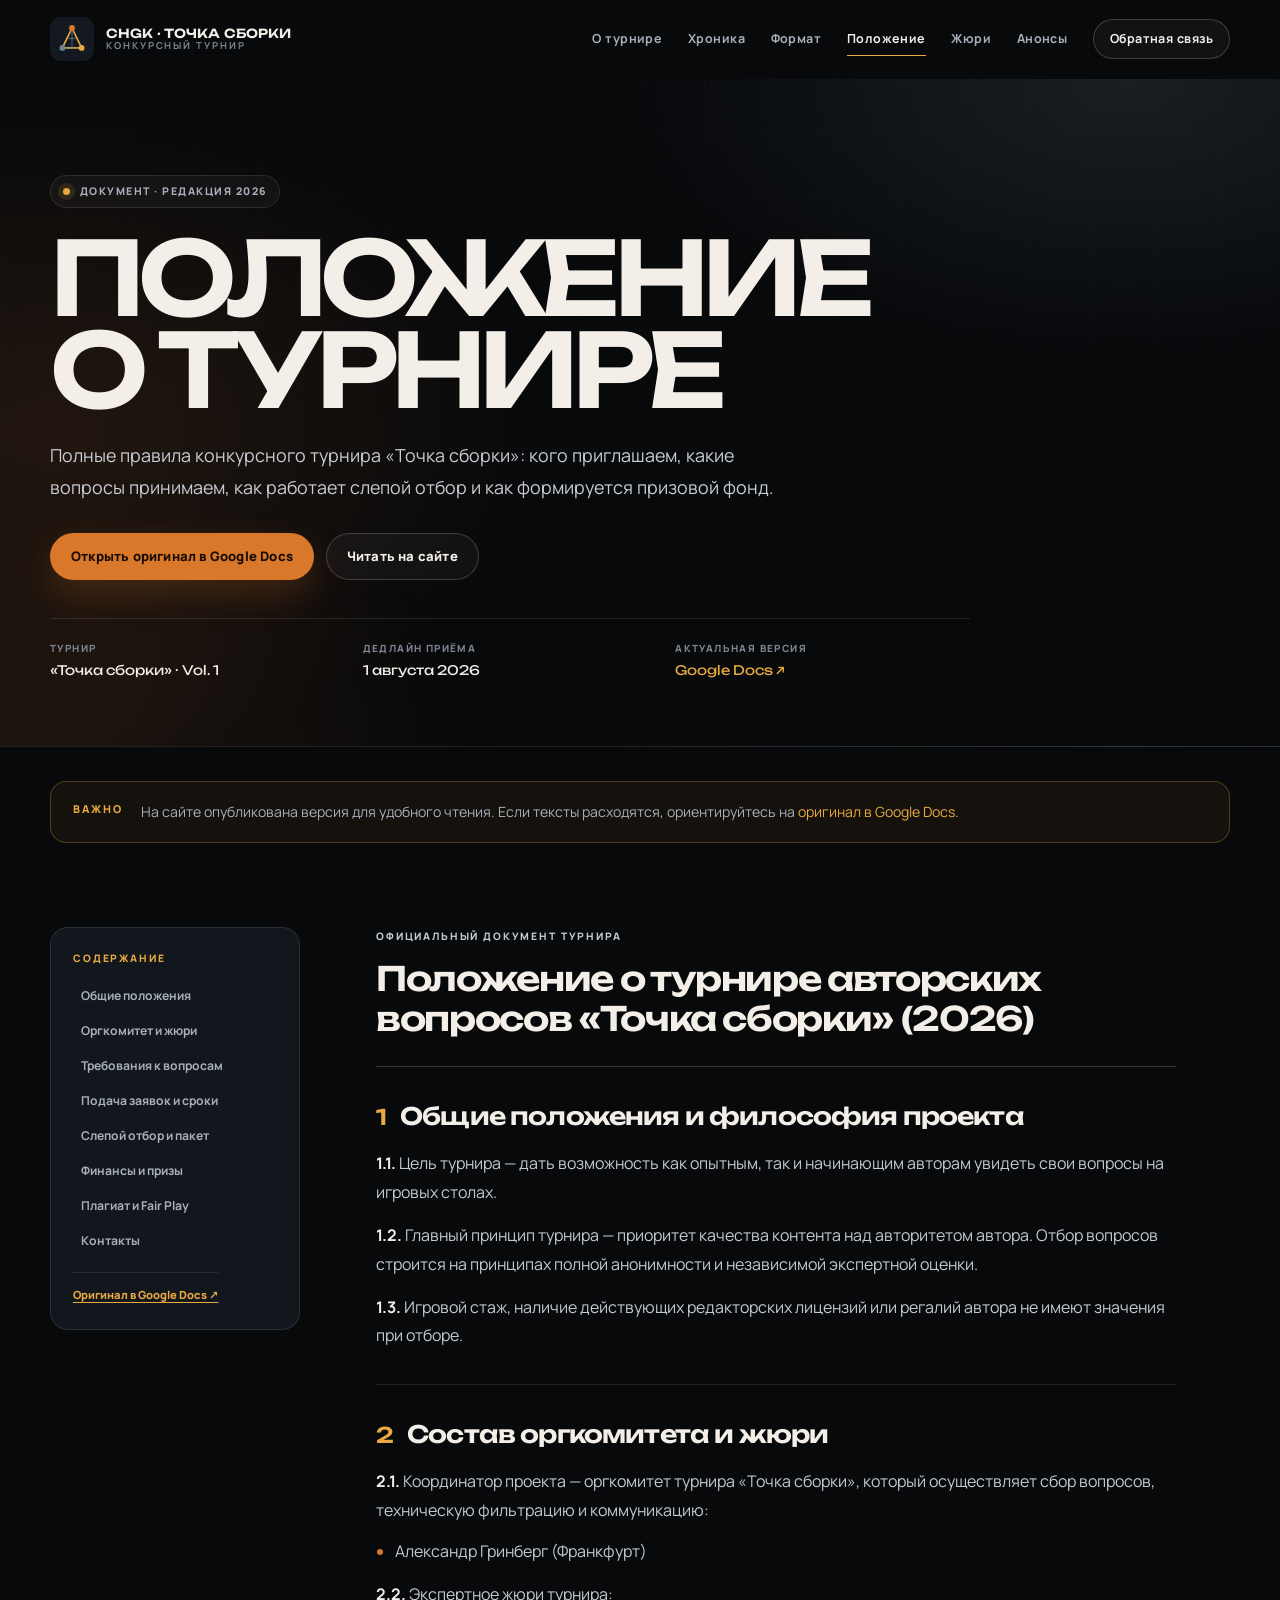
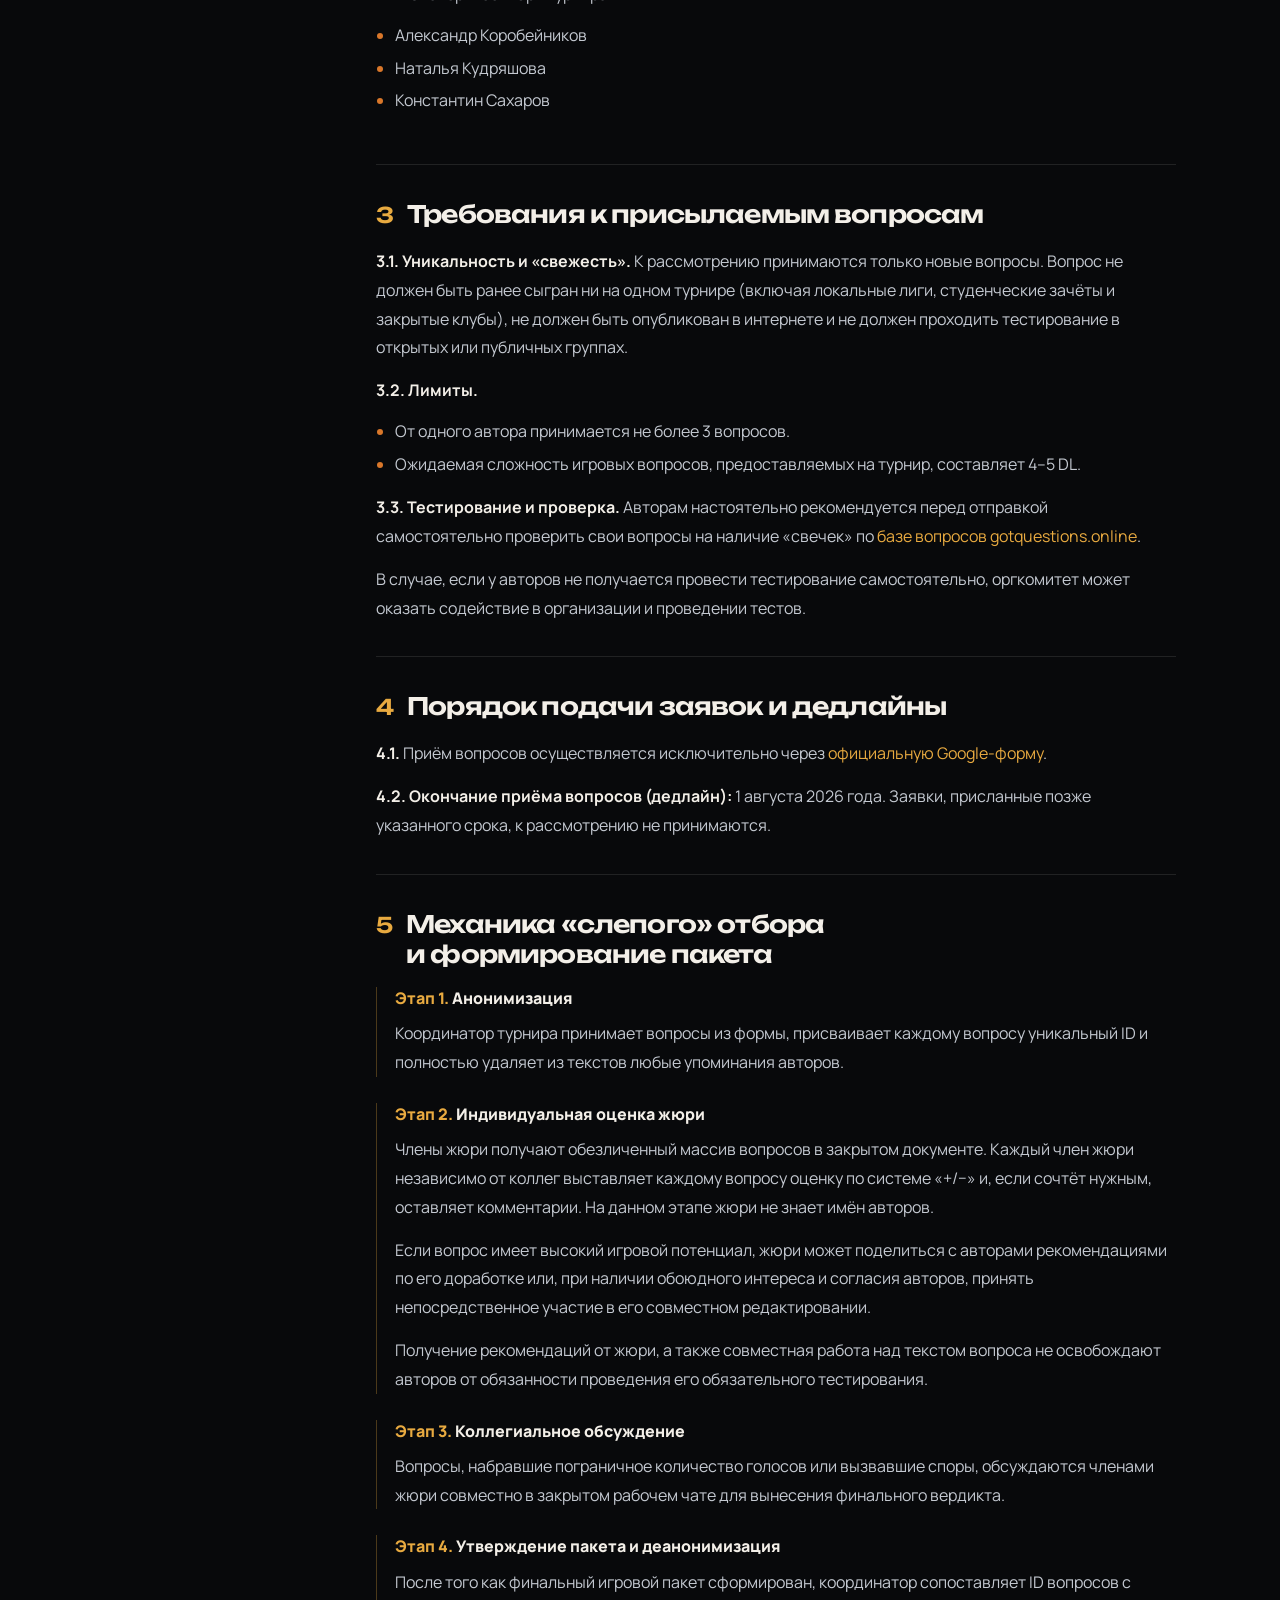
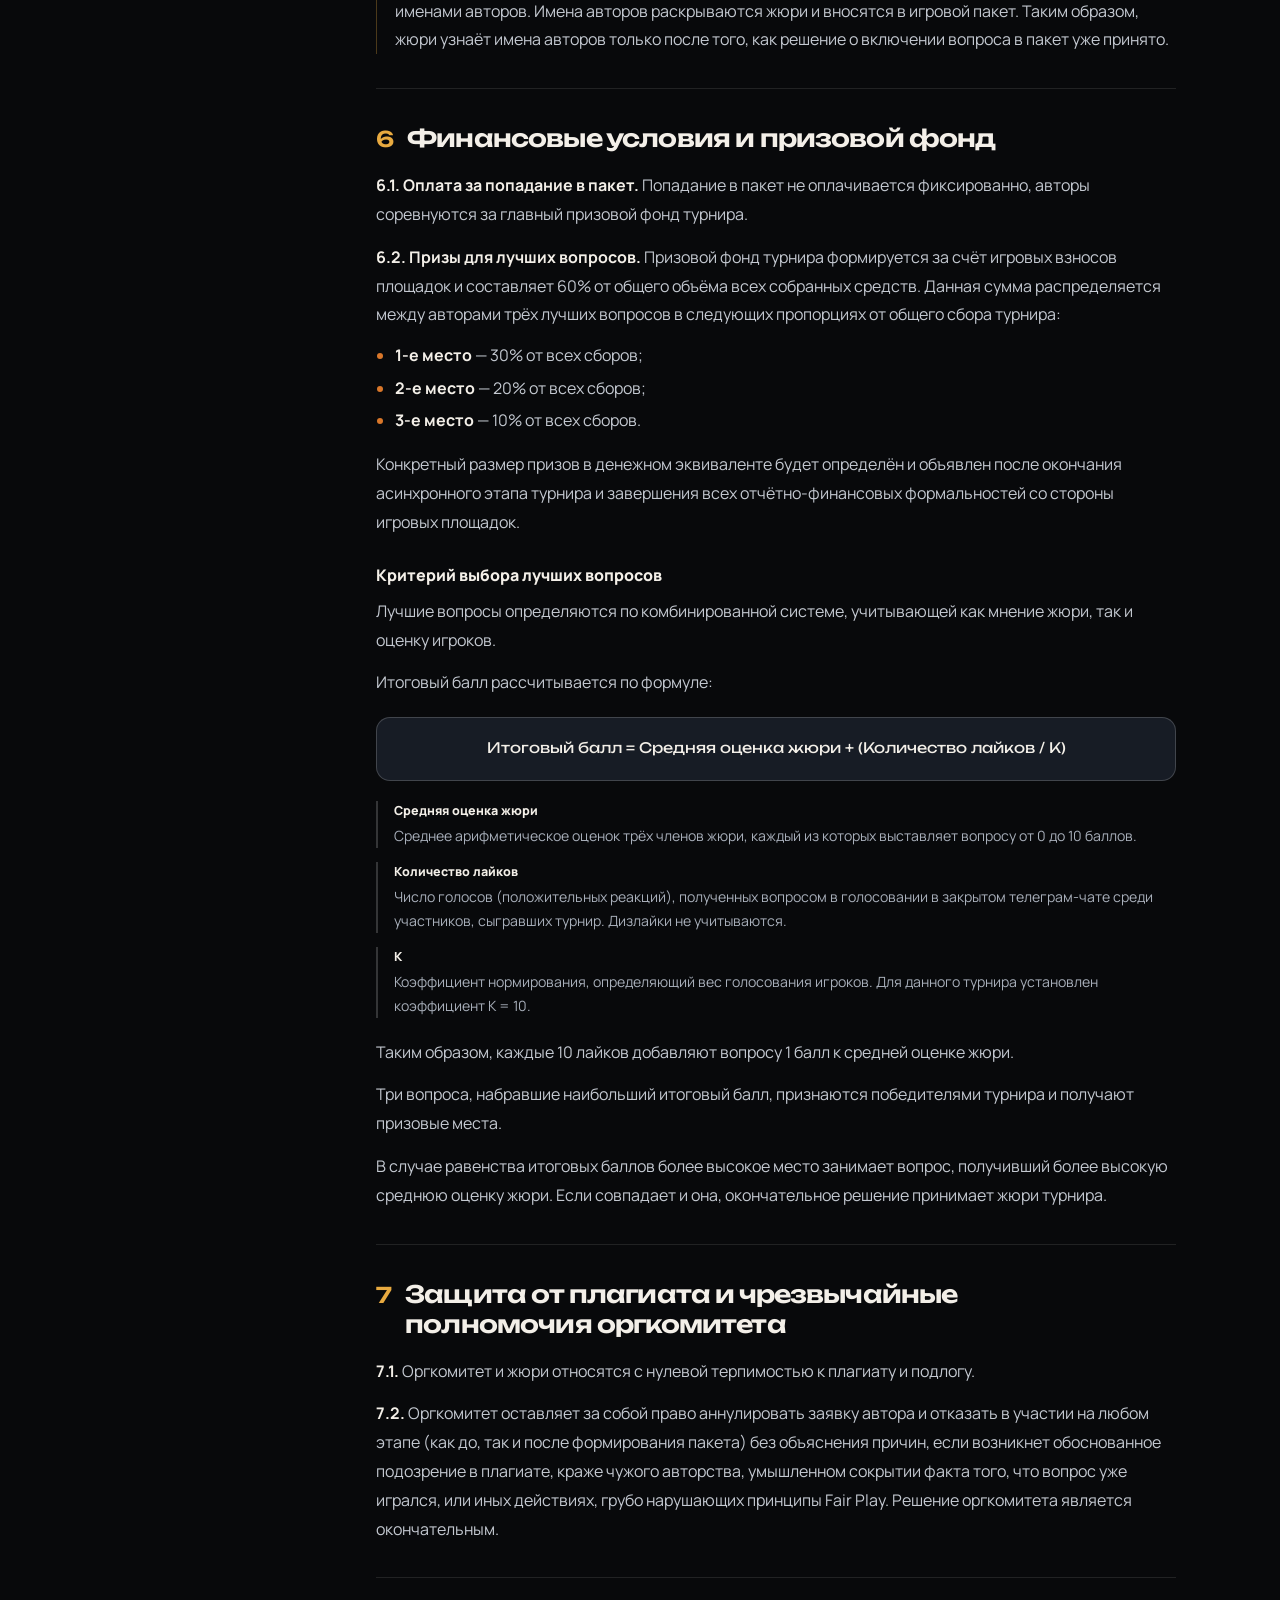
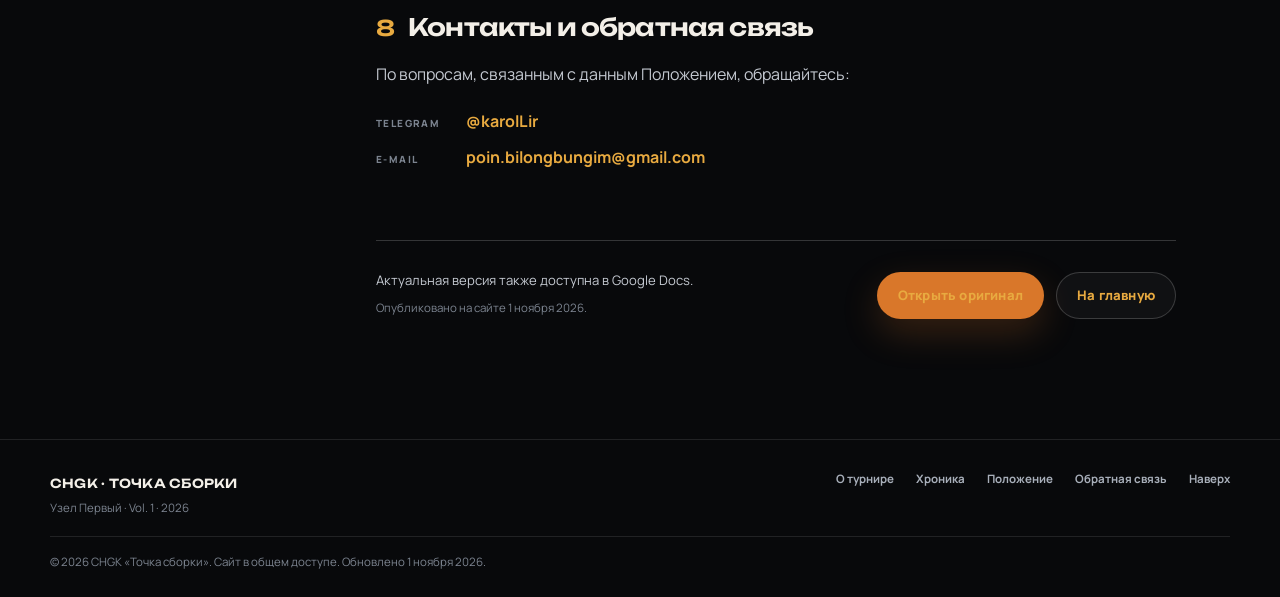
==== polozhenie.html @ 8258f6db "Add tournament regulations page" ====
<!doctype html>
<html lang="ru">
<head>
  <meta charset="utf-8">
  <meta name="viewport" content="width=device-width, initial-scale=1">
  <title>Положение о турнире — CHGK «Точка сборки»</title>
  <meta name="description" content="Положение о турнире авторских вопросов «Точка сборки» (2026): требования к вопросам, сроки приёма, слепой отбор, призовой фонд и контакты оргкомитета.">
  <meta name="theme-color" content="#08090b">
  <meta property="og:type" content="article">
  <meta property="og:site_name" content="CHGK — Точка сборки">
  <meta property="og:title" content="Положение о турнире — CHGK «Точка сборки»">
  <meta property="og:description" content="Полные правила турнира «Точка сборки»: требования к вопросам, дедлайн, слепой отбор, призовой фонд и контакты.">
  <meta property="og:url" content="https://chgk-tochka-sborki.netlify.app/polozhenie.html">
  <meta property="og:image" content="https://chgk-tochka-sborki.netlify.app/assets/anons-02.webp">
  <link rel="canonical" href="https://chgk-tochka-sborki.netlify.app/polozhenie.html">
  <link rel="icon" href="assets/favicon.svg" type="image/svg+xml">
  <link rel="preconnect" href="https://fonts.googleapis.com">
  <link rel="preconnect" href="https://fonts.gstatic.com" crossorigin>
  <link href="https://fonts.googleapis.com/css2?family=Manrope:wght@400;500;600;700;800&amp;family=Unbounded:wght@500;600;700&amp;display=swap" rel="stylesheet">
  <link rel="stylesheet" href="styles.css">
</head>
<body class="legal-page">
  <a class="skip-link" href="#main">Перейти к содержанию</a>

  <header class="site-header" id="top">
    <div class="container header-inner">
      <a class="brand" href="index.html" aria-label="Точка сборки — на главную">
        <img class="brand-mark" src="assets/logo.svg" alt="" width="44" height="44">
        <span class="brand-text">
          <strong>CHGK · Точка сборки</strong>
          <span>конкурсный турнир</span>
        </span>
      </a>

      <button class="nav-toggle" type="button" aria-expanded="false" aria-controls="site-nav">
        <span class="sr-only">Открыть меню</span>
        <span></span><span></span>
      </button>

      <nav class="site-nav" id="site-nav" aria-label="Основная навигация">
        <a href="index.html#about">О турнире</a>
        <a href="index.html#timeline">Хроника</a>
        <a href="index.html#format">Формат</a>
        <a class="is-active" href="polozhenie.html" aria-current="page">Положение</a>
        <a href="index.html#jury">Жюри</a>
        <a href="index.html#announcements">Анонсы</a>
        <a class="nav-cta" href="index.html#feedback">Обратная связь</a>
      </nav>
    </div>
  </header>

  <main id="main">
    <section class="legal-hero">
      <div class="container">
        <p class="eyebrow"><span class="status-dot" aria-hidden="true"></span> Документ · редакция 2026</p>
        <h1>Положение<br>о турнире</h1>
        <p class="legal-lead">Полные правила конкурсного турнира «Точка сборки»: кого приглашаем, какие вопросы принимаем, как работает слепой отбор и как формируется призовой фонд.</p>

        <div class="legal-actions">
          <a class="btn btn-primary" href="https://docs.google.com/document/d/1GzxNkx4_wtowgKfBnc_8yKvvtWajN76Fu8xopGQIfpE/edit" target="_blank" rel="noopener noreferrer">Открыть оригинал в Google Docs</a>
          <a class="btn btn-ghost" href="#document">Читать на сайте</a>
        </div>

        <dl class="legal-meta">
          <div>
            <dt>Турнир</dt>
            <dd>«Точка сборки» · Vol. 1</dd>
          </div>
          <div>
            <dt>Дедлайн приёма</dt>
            <dd><time datetime="2026-08-01">1 августа 2026</time></dd>
          </div>
          <div>
            <dt>Актуальная версия</dt>
            <dd><a href="https://docs.google.com/document/d/1GzxNkx4_wtowgKfBnc_8yKvvtWajN76Fu8xopGQIfpE/edit" target="_blank" rel="noopener noreferrer">Google Docs ↗</a></dd>
          </div>
        </dl>
      </div>
    </section>

    <div class="container">
      <div class="legal-notice">
        <strong>Важно</strong>
        <p>На сайте опубликована версия для удобного чтения. Если тексты расходятся, ориентируйтесь на <a href="https://docs.google.com/document/d/1GzxNkx4_wtowgKfBnc_8yKvvtWajN76Fu8xopGQIfpE/edit" target="_blank" rel="noopener noreferrer">оригинал в Google Docs</a>.</p>
      </div>
    </div>

    <div class="container legal-layout">
      <aside class="legal-toc" aria-label="Содержание положения">
        <p class="legal-toc-title">Содержание</p>
        <ol>
          <li><a href="#obshchie-polozheniya">Общие положения</a></li>
          <li><a href="#orgkomitet">Оргкомитет и жюри</a></li>
          <li><a href="#trebovaniya">Требования к вопросам</a></li>
          <li><a href="#poryadok">Подача заявок и сроки</a></li>
          <li><a href="#otbor">Слепой отбор и пакет</a></li>
          <li><a href="#finansy">Финансы и призы</a></li>
          <li><a href="#plagiat">Плагиат и Fair Play</a></li>
          <li><a href="#kontakty">Контакты</a></li>
        </ol>
        <a class="legal-toc-original" href="https://docs.google.com/document/d/1GzxNkx4_wtowgKfBnc_8yKvvtWajN76Fu8xopGQIfpE/edit" target="_blank" rel="noopener noreferrer">Оригинал в Google Docs ↗</a>
      </aside>

      <article class="legal-doc" id="document">
        <header class="legal-doc-head">
          <p class="legal-doc-kicker">Официальный документ турнира</p>
          <h2>Положение о турнире авторских вопросов «Точка сборки» (2026)</h2>
        </header>

        <section class="legal-section" id="obshchie-polozheniya">
          <h2><span class="legal-section-num">1</span> Общие положения и философия проекта</h2>
          <p><strong>1.1.</strong> Цель турнира — дать возможность как опытным, так и начинающим авторам увидеть свои вопросы на игровых столах.</p>
          <p><strong>1.2.</strong> Главный принцип турнира — приоритет качества контента над авторитетом автора. Отбор вопросов строится на принципах полной анонимности и независимой экспертной оценки.</p>
          <p><strong>1.3.</strong> Игровой стаж, наличие действующих редакторских лицензий или регалий автора не имеют значения при отборе.</p>
        </section>

        <section class="legal-section" id="orgkomitet">
          <h2><span class="legal-section-num">2</span> Состав оргкомитета и жюри</h2>
          <p><strong>2.1.</strong> Координатор проекта — оргкомитет турнира «Точка сборки», который осуществляет сбор вопросов, техническую фильтрацию и коммуникацию:</p>
          <ul class="legal-list">
            <li>Александр Гринберг (Франкфурт)</li>
          </ul>
          <p><strong>2.2.</strong> Экспертное жюри турнира:</p>
          <ul class="legal-list">
            <li>Александр Коробейников</li>
            <li>Наталья Кудряшова</li>
            <li>Константин Сахаров</li>
          </ul>
        </section>

        <section class="legal-section" id="trebovaniya">
          <h2><span class="legal-section-num">3</span> Требования к присылаемым вопросам</h2>
          <p><strong>3.1. Уникальность и «свежесть».</strong> К рассмотрению принимаются только новые вопросы. Вопрос не должен быть ранее сыгран ни на одном турнире (включая локальные лиги, студенческие зачёты и закрытые клубы), не должен быть опубликован в интернете и не должен проходить тестирование в открытых или публичных группах.</p>
          <p><strong>3.2. Лимиты.</strong></p>
          <ul class="legal-list">
            <li>От одного автора принимается не более 3 вопросов.</li>
            <li>Ожидаемая сложность игровых вопросов, предоставляемых на турнир, составляет 4–5 DL.</li>
          </ul>
          <p><strong>3.3. Тестирование и проверка.</strong> Авторам настоятельно рекомендуется перед отправкой самостоятельно проверить свои вопросы на наличие «свечек» по <a href="https://gotquestions.online" target="_blank" rel="noopener noreferrer">базе вопросов gotquestions.online</a>.</p>
          <p>В случае, если у авторов не получается провести тестирование самостоятельно, оргкомитет может оказать содействие в организации и проведении тестов.</p>
        </section>

        <section class="legal-section" id="poryadok">
          <h2><span class="legal-section-num">4</span> Порядок подачи заявок и дедлайны</h2>
          <p><strong>4.1.</strong> Приём вопросов осуществляется исключительно через <a href="https://forms.gle/QxgyhPN4GzaHNwEp8" target="_blank" rel="noopener noreferrer">официальную Google-форму</a>.</p>
          <p><strong>4.2. Окончание приёма вопросов (дедлайн):</strong> <time datetime="2026-08-01">1 августа 2026 года</time>. Заявки, присланные позже указанного срока, к рассмотрению не принимаются.</p>
        </section>

        <section class="legal-section" id="otbor">
          <h2><span class="legal-section-num">5</span> Механика «слепого» отбора и формирование пакета</h2>

          <div class="legal-step">
            <h3><span>Этап 1.</span> Анонимизация</h3>
            <p>Координатор турнира принимает вопросы из формы, присваивает каждому вопросу уникальный ID и полностью удаляет из текстов любые упоминания авторов.</p>
          </div>

          <div class="legal-step">
            <h3><span>Этап 2.</span> Индивидуальная оценка жюри</h3>
            <p>Члены жюри получают обезличенный массив вопросов в закрытом документе. Каждый член жюри независимо от коллег выставляет каждому вопросу оценку по системе «+/−» и, если сочтёт нужным, оставляет комментарии. На данном этапе жюри не знает имён авторов.</p>
            <p>Если вопрос имеет высокий игровой потенциал, жюри может поделиться с авторами рекомендациями по его доработке или, при наличии обоюдного интереса и согласия авторов, принять непосредственное участие в его совместном редактировании.</p>
            <p>Получение рекомендаций от жюри, а также совместная работа над текстом вопроса не освобождают авторов от обязанности проведения его обязательного тестирования.</p>
          </div>

          <div class="legal-step">
            <h3><span>Этап 3.</span> Коллегиальное обсуждение</h3>
            <p>Вопросы, набравшие пограничное количество голосов или вызвавшие споры, обсуждаются членами жюри совместно в закрытом рабочем чате для вынесения финального вердикта.</p>
          </div>

          <div class="legal-step">
            <h3><span>Этап 4.</span> Утверждение пакета и деанонимизация</h3>
            <p>После того как финальный игровой пакет сформирован, координатор сопоставляет ID вопросов с именами авторов. Имена авторов раскрываются жюри и вносятся в игровой пакет. Таким образом, жюри узнаёт имена авторов только после того, как решение о включении вопроса в пакет уже принято.</p>
          </div>
        </section>

        <section class="legal-section" id="finansy">
          <h2><span class="legal-section-num">6</span> Финансовые условия и призовой фонд</h2>
          <p><strong>6.1. Оплата за попадание в пакет.</strong> Попадание в пакет не оплачивается фиксированно, авторы соревнуются за главный призовой фонд турнира.</p>
          <p><strong>6.2. Призы для лучших вопросов.</strong> Призовой фонд турнира формируется за счёт игровых взносов площадок и составляет 60% от общего объёма всех собранных средств. Данная сумма распределяется между авторами трёх лучших вопросов в следующих пропорциях от общего сбора турнира:</p>
          <ul class="legal-list legal-prizes">
            <li><strong>1-е место</strong> — 30% от всех сборов;</li>
            <li><strong>2-е место</strong> — 20% от всех сборов;</li>
            <li><strong>3-е место</strong> — 10% от всех сборов.</li>
          </ul>
          <p>Конкретный размер призов в денежном эквиваленте будет определён и объявлен после окончания асинхронного этапа турнира и завершения всех отчётно-финансовых формальностей со стороны игровых площадок.</p>

          <h3>Критерий выбора лучших вопросов</h3>
          <p>Лучшие вопросы определяются по комбинированной системе, учитывающей как мнение жюри, так и оценку игроков.</p>
          <p>Итоговый балл рассчитывается по формуле:</p>
          <p class="legal-formula">Итоговый балл = Средняя оценка жюри + (Количество лайков / К)</p>
          <dl class="legal-definitions">
            <div>
              <dt>Средняя оценка жюри</dt>
              <dd>Среднее арифметическое оценок трёх членов жюри, каждый из которых выставляет вопросу от 0 до 10 баллов.</dd>
            </div>
            <div>
              <dt>Количество лайков</dt>
              <dd>Число голосов (положительных реакций), полученных вопросом в голосовании в закрытом телеграм-чате среди участников, сыгравших турнир. Дизлайки не учитываются.</dd>
            </div>
            <div>
              <dt>К</dt>
              <dd>Коэффициент нормирования, определяющий вес голосования игроков. Для данного турнира установлен коэффициент К = 10.</dd>
            </div>
          </dl>
          <p>Таким образом, каждые 10 лайков добавляют вопросу 1 балл к средней оценке жюри.</p>
          <p>Три вопроса, набравшие наибольший итоговый балл, признаются победителями турнира и получают призовые места.</p>
          <p>В случае равенства итоговых баллов более высокое место занимает вопрос, получивший более высокую среднюю оценку жюри. Если совпадает и она, окончательное решение принимает жюри турнира.</p>
        </section>

        <section class="legal-section" id="plagiat">
          <h2><span class="legal-section-num">7</span> Защита от плагиата и чрезвычайные полномочия оргкомитета</h2>
          <p><strong>7.1.</strong> Оргкомитет и жюри относятся с нулевой терпимостью к плагиату и подлогу.</p>
          <p><strong>7.2.</strong> Оргкомитет оставляет за собой право аннулировать заявку автора и отказать в участии на любом этапе (как до, так и после формирования пакета) без объяснения причин, если возникнет обоснованное подозрение в плагиате, краже чужого авторства, умышленном сокрытии факта того, что вопрос уже игрался, или иных действиях, грубо нарушающих принципы Fair Play. Решение оргкомитета является окончательным.</p>
        </section>

        <section class="legal-section" id="kontakty">
          <h2><span class="legal-section-num">8</span> Контакты и обратная связь</h2>
          <p>По вопросам, связанным с данным Положением, обращайтесь:</p>
          <ul class="legal-contact-list">
            <li><span>Telegram</span><a href="https://t.me/karolLir" target="_blank" rel="noopener noreferrer">@karolLir</a></li>
            <li><span>E-mail</span><a href="mailto:poin.bilongbungim@gmail.com">poin.bilongbungim@gmail.com</a></li>
          </ul>
        </section>

        <footer class="legal-doc-footer">
          <div>
            <p>Актуальная версия также доступна в Google Docs.</p>
            <p class="legal-updated">Опубликовано на сайте <time datetime="2026-11-01">1 ноября 2026</time>.</p>
          </div>
          <div class="legal-doc-actions">
            <a class="btn btn-primary" href="https://docs.google.com/document/d/1GzxNkx4_wtowgKfBnc_8yKvvtWajN76Fu8xopGQIfpE/edit" target="_blank" rel="noopener noreferrer">Открыть оригинал</a>
            <a class="btn btn-ghost" href="index.html">На главную</a>
          </div>
        </footer>
      </article>
    </div>
  </main>

  <footer class="site-footer">
    <div class="container footer-inner">
      <div>
        <strong>CHGK · Точка сборки</strong>
        <p>Узел Первый · Vol. 1 · 2026</p>
      </div>
      <div class="footer-links">
        <a href="index.html#about">О турнире</a>
        <a href="index.html#timeline">Хроника</a>
        <a href="polozhenie.html" aria-current="page">Положение</a>
        <a href="index.html#feedback">Обратная связь</a>
        <a href="#top">Наверх</a>
      </div>
      <p class="footer-note">© 2026 CHGK «Точка сборки». Сайт в общем доступе. Обновлено <time datetime="2026-11-01">1 ноября 2026</time>.</p>
    </div>
  </footer>

  <script src="script.js"></script>
</body>
</html>
---- styles.css ----
:root {
  color-scheme: dark;
  --bg: #08090b;
  --bg-soft: #0b0e12;
  --panel: #12161d;
  --panel-2: #171c25;
  --panel-3: #1d2430;
  --text: #f3efe8;
  --muted: #a8afba;
  --muted-2: #7c8490;
  --line: rgba(255, 255, 255, 0.1);
  --line-strong: rgba(255, 255, 255, 0.18);
  --accent: #d9772a;
  --accent-2: #e8aa40;
  --accent-soft: rgba(217, 119, 42, 0.14);
  --steel: #688490;
  --steel-soft: rgba(104, 132, 144, 0.16);
  --danger: #f07a63;
  --radius: 20px;
  --radius-lg: 26px;
  --container: 1180px;
  --font-body: "Manrope", system-ui, -apple-system, BlinkMacSystemFont, "Segoe UI", sans-serif;
  --font-display: "Unbounded", "Manrope", system-ui, sans-serif;
}

*,
*::before,
*::after {
  box-sizing: border-box;
}

html {
  scroll-behavior: smooth;
  scroll-padding-top: 96px;
}

body {
  margin: 0;
  overflow-x: hidden;
  background:
    radial-gradient(900px 500px at 85% -10%, rgba(104, 132, 144, 0.18), transparent 65%),
    radial-gradient(700px 460px at 4% 8%, rgba(217, 119, 42, 0.12), transparent 70%),
    var(--bg);
  color: var(--text);
  font-family: var(--font-body);
  font-size: 16px;
  line-height: 1.6;
  -webkit-font-smoothing: antialiased;
  text-rendering: optimizeLegibility;
}

body::before {
  content: "";
  position: fixed;
  inset: 0;
  z-index: -1;
  pointer-events: none;
  background-image:
    linear-gradient(rgba(255, 255, 255, 0.026) 1px, transparent 1px),
    linear-gradient(90deg, rgba(255, 255, 255, 0.026) 1px, transparent 1px);
  background-size: 64px 64px;
  mask-image: linear-gradient(to bottom, rgba(0, 0, 0, 0.75), transparent 72%);
}

img {
  display: block;
  max-width: 100%;
}

a {
  color: inherit;
  text-decoration: none;
}

button,
input,
select,
textarea {
  font: inherit;
}

button {
  color: inherit;
}

h1,
h2,
h3,
p {
  margin-top: 0;
}

h1,
h2,
h3 {
  text-wrap: balance;
}

::selection {
  background: var(--accent);
  color: #160c04;
}

:focus-visible {
  outline: 2px solid var(--accent-2);
  outline-offset: 3px;
}

.sr-only {
  position: absolute;
  width: 1px;
  height: 1px;
  padding: 0;
  margin: -1px;
  overflow: hidden;
  clip: rect(0, 0, 0, 0);
  white-space: nowrap;
  border: 0;
}

.skip-link {
  position: fixed;
  top: 10px;
  left: 10px;
  z-index: 100;
  padding: 10px 16px;
  border-radius: 999px;
  background: var(--accent-2);
  color: #150b04;
  font-weight: 800;
  transform: translateY(-160%);
  transition: transform 0.2s ease;
}

.skip-link:focus {
  transform: translateY(0);
}

.container {
  width: min(var(--container), calc(100% - 40px));
  margin-inline: auto;
}

.site-header {
  position: sticky;
  top: 0;
  z-index: 50;
  border-bottom: 1px solid transparent;
  transition: background 0.25s ease, border-color 0.25s ease, backdrop-filter 0.25s ease;
}

.site-header.is-scrolled {
  background: rgba(8, 9, 11, 0.86);
  border-color: var(--line);
  backdrop-filter: blur(18px);
  -webkit-backdrop-filter: blur(18px);
}

.header-inner {
  display: flex;
  align-items: center;
  justify-content: space-between;
  gap: 24px;
  min-height: 78px;
}

.brand {
  display: inline-flex;
  align-items: center;
  gap: 12px;
  flex-shrink: 0;
}

.brand-mark {
  width: 44px;
  height: 44px;
}

.brand-text {
  display: flex;
  flex-direction: column;
  line-height: 1.12;
}

.brand-text strong {
  font-family: var(--font-display);
  font-size: 0.78rem;
  font-weight: 600;
  letter-spacing: 0.01em;
  text-transform: uppercase;
}

.brand-text span {
  color: var(--muted-2);
  font-size: 0.6rem;
  font-weight: 700;
  letter-spacing: 0.2em;
  text-transform: uppercase;
}

.site-nav {
  display: flex;
  align-items: center;
  gap: clamp(14px, 2vw, 28px);
}

.site-nav a {
  position: relative;
  color: var(--muted);
  font-size: 0.78rem;
  font-weight: 700;
  letter-spacing: 0.035em;
  transition: color 0.2s ease;
}

.site-nav a:not(.nav-cta)::after {
  content: "";
  position: absolute;
  right: 0;
  bottom: -7px;
  left: 0;
  height: 1px;
  background: var(--accent-2);
  transform: scaleX(0);
  transform-origin: left;
  transition: transform 0.2s ease;
}

.site-nav a:hover,
.site-nav a.is-active {
  color: var(--text);
}

.site-nav a:hover::after,
.site-nav a.is-active::after {
  transform: scaleX(1);
}

.nav-cta {
  padding: 9px 16px;
  border: 1px solid var(--line-strong);
  border-radius: 999px;
  background: rgba(255, 255, 255, 0.04);
  color: var(--text) !important;
  transition: border-color 0.2s ease, background 0.2s ease, transform 0.2s ease;
}

.nav-cta:hover {
  background: var(--accent);
  border-color: var(--accent);
  color: #160c04 !important;
  transform: translateY(-1px);
}

.nav-toggle {
  display: none;
  width: 44px;
  height: 44px;
  padding: 12px;
  border: 1px solid var(--line);
  border-radius: 50%;
  background: var(--panel);
  cursor: pointer;
}

.nav-toggle span:not(.sr-only) {
  display: block;
  width: 100%;
  height: 1.5px;
  margin: 5px 0;
  background: var(--text);
  transition: transform 0.2s ease, opacity 0.2s ease;
}

.nav-toggle[aria-expanded="true"] span:first-of-type {
  transform: translateY(3.25px) rotate(45deg);
}

.nav-toggle[aria-expanded="true"] span:last-of-type {
  transform: translateY(-3.25px) rotate(-45deg);
}

.hero {
  position: relative;
  overflow: clip;
}

.hero::before {
  content: "";
  position: absolute;
  top: 14%;
  right: -14%;
  width: 560px;
  height: 560px;
  border: 1px solid rgba(232, 170, 64, 0.13);
  border-radius: 50%;
  box-shadow:
    0 0 0 48px rgba(232, 170, 64, 0.035),
    0 0 0 120px rgba(104, 132, 144, 0.03);
  pointer-events: none;
}

.hero-grid {
  position: relative;
  display: grid;
  grid-template-columns: minmax(0, 1.12fr) minmax(320px, 0.88fr);
  align-items: center;
  gap: clamp(36px, 7vw, 88px);
  padding-block: clamp(56px, 8vw, 108px) clamp(42px, 6vw, 78px);
}

.eyebrow {
  display: inline-flex;
  align-items: center;
  gap: 10px;
  margin-bottom: 24px;
  padding: 7px 12px;
  border: 1px solid var(--line);
  border-radius: 999px;
  background: rgba(255, 255, 255, 0.035);
  color: var(--muted);
  font-size: 0.66rem;
  font-weight: 800;
  letter-spacing: 0.14em;
  text-transform: uppercase;
}

.status-dot {
  width: 7px;
  height: 7px;
  border-radius: 50%;
  background: var(--accent-2);
  box-shadow: 0 0 0 5px rgba(232, 170, 64, 0.12);
  animation: pulse 2.4s ease-in-out infinite;
}

@keyframes pulse {
  0%,
  100% {
    opacity: 1;
    box-shadow: 0 0 0 5px rgba(232, 170, 64, 0.12);
  }
  50% {
    opacity: 0.75;
    box-shadow: 0 0 0 9px rgba(232, 170, 64, 0.04);
  }
}

.hero h1 {
  margin: 0 0 26px;
  font-family: var(--font-display);
  font-size: clamp(3.4rem, 9.2vw, 8.4rem);
  font-weight: 600;
  line-height: 0.86;
  letter-spacing: -0.075em;
  text-transform: uppercase;
}

.hero-lead {
  max-width: 590px;
  margin-bottom: 30px;
  color: #c8ccd4;
  font-size: clamp(1rem, 1.5vw, 1.16rem);
  line-height: 1.72;
}

.hero-actions,
.closing-actions {
  display: flex;
  flex-wrap: wrap;
  gap: 12px;
}

.btn {
  display: inline-flex;
  align-items: center;
  justify-content: center;
  min-height: 46px;
  padding: 12px 20px;
  border: 1px solid transparent;
  border-radius: 999px;
  font-size: 0.82rem;
  font-weight: 800;
  letter-spacing: 0.015em;
  cursor: pointer;
  transition: transform 0.2s ease, background 0.2s ease, border-color 0.2s ease, color 0.2s ease;
}

.btn:hover {
  transform: translateY(-2px);
}

.btn-primary {
  background: var(--accent);
  color: #170c04;
  box-shadow: 0 14px 36px rgba(217, 119, 42, 0.22);
}

.btn-primary:hover {
  background: var(--accent-2);
}

.btn-ghost {
  border-color: var(--line-strong);
  background: rgba(255, 255, 255, 0.035);
  color: var(--text);
}

.btn-ghost:hover {
  border-color: rgba(232, 170, 64, 0.45);
  background: rgba(232, 170, 64, 0.08);
}

.hero-facts {
  display: grid;
  grid-template-columns: repeat(3, minmax(0, 1fr));
  gap: 18px;
  margin: 38px 0 0;
  padding-top: 22px;
  border-top: 1px solid var(--line);
}

.hero-facts div {
  min-width: 0;
}

.hero-facts dt {
  margin-bottom: 4px;
  color: var(--muted-2);
  font-size: 0.62rem;
  font-weight: 800;
  letter-spacing: 0.14em;
  text-transform: uppercase;
}

.hero-facts dd {
  margin: 0;
  font-family: var(--font-display);
  font-size: 0.86rem;
  line-height: 1.35;
}

.hero-media {
  position: relative;
  width: min(100%, 520px);
  justify-self: end;
}

.media-frame {
  position: relative;
  margin: 0;
  overflow: hidden;
  border: 1px solid rgba(232, 170, 64, 0.25);
  border-radius: 24px;
  background: var(--panel);
  box-shadow:
    0 30px 80px rgba(0, 0, 0, 0.45),
    0 0 0 1px rgba(255, 255, 255, 0.04) inset;
  transform: rotate(1.6deg);
  transition: transform 0.5s cubic-bezier(0.2, 0.7, 0.2, 1);
}

.media-frame:hover {
  transform: rotate(0);
}

.media-frame::after {
  content: "";
  position: absolute;
  inset: 0;
  background: linear-gradient(135deg, rgba(232, 170, 64, 0.12), transparent 38%, rgba(8, 9, 11, 0.2));
  pointer-events: none;
}

.media-frame img {
  width: 100%;
  aspect-ratio: 632 / 523;
  object-fit: cover;
}

.hero-note {
  display: flex;
  justify-content: space-between;
  gap: 20px;
  margin-top: 16px;
  padding-inline: 6px;
  color: var(--muted-2);
  font-size: 0.62rem;
  font-weight: 800;
  letter-spacing: 0.18em;
  text-transform: uppercase;
}

.hero-note span:last-child {
  color: var(--accent-2);
}

.marquee {
  overflow: hidden;
  border-top: 1px solid var(--line);
  border-bottom: 1px solid var(--line);
  background: rgba(255, 255, 255, 0.018);
}

.marquee-track {
  display: flex;
  width: max-content;
  gap: 0;
  animation: marquee 34s linear infinite;
}

.marquee-track span {
  position: relative;
  padding: 14px 28px;
  color: var(--muted-2);
  font-size: 0.66rem;
  font-weight: 800;
  letter-spacing: 0.2em;
  text-transform: uppercase;
  white-space: nowrap;
}

.marquee-track span::after {
  content: "·";
  position: absolute;
  right: -4px;
  color: var(--accent);
}

@keyframes marquee {
  to {
    transform: translateX(-50%);
  }
}

.section {
  position: relative;
  padding: clamp(64px, 9vw, 118px) 0;
}

.section-alt {
  border-block: 1px solid var(--line);
  background:
    linear-gradient(180deg, rgba(255, 255, 255, 0.022), transparent 32%),
    var(--bg-soft);
}

.section-head {
  max-width: 720px;
  margin-bottom: clamp(32px, 5vw, 52px);
}

.section-head-wide {
  display: flex;
  align-items: end;
  justify-content: space-between;
  gap: 40px;
  max-width: none;
}

.section-head-wide > p {
  max-width: 380px;
  margin-bottom: 4px;
}

.kicker {
  margin-bottom: 10px;
  color: var(--accent-2);
  font-size: 0.66rem;
  font-weight: 800;
  letter-spacing: 0.22em;
  text-transform: uppercase;
}

.section-head h2,
.feedback-intro h2,
.closing h2 {
  margin-bottom: 16px;
  font-family: var(--font-display);
  font-size: clamp(1.65rem, 3.5vw, 2.8rem);
  font-weight: 600;
  line-height: 1.12;
  letter-spacing: -0.045em;
}

.section-head p:not(.kicker),
.feedback-intro p:not(.kicker),
.closing p:not(.kicker) {
  color: var(--muted);
  line-height: 1.75;
}

.about-grid {
  display: grid;
  grid-template-columns: minmax(0, 1.1fr) minmax(300px, 0.9fr);
  gap: clamp(32px, 6vw, 72px);
  align-items: start;
}

.about-copy p {
  color: #c4c9d1;
  line-height: 1.78;
}

.about-copy p + p {
  margin-top: 16px;
}

blockquote {
  margin: 30px 0 0;
  padding: 18px 22px;
  border-left: 2px solid var(--accent);
  background: linear-gradient(90deg, rgba(217, 119, 42, 0.09), transparent);
  color: var(--text);
  font-size: 1.02rem;
  font-weight: 600;
  line-height: 1.65;
}

.stat-grid {
  display: grid;
  grid-template-columns: repeat(2, minmax(0, 1fr));
  gap: 12px;
}

.stat {
  min-height: 132px;
  padding: 20px;
  border: 1px solid var(--line);
  border-radius: 18px;
  background:
    radial-gradient(120px 90px at 100% 0, rgba(232, 170, 64, 0.08), transparent 70%),
    var(--panel);
}

.stat strong {
  display: block;
  margin-bottom: 6px;
  font-family: var(--font-display);
  font-size: clamp(1.8rem, 3vw, 2.4rem);
  font-weight: 600;
  line-height: 1;
  color: var(--accent-2);
}

.stat span {
  color: var(--muted);
  font-size: 0.78rem;
  line-height: 1.4;
}

.privacy-strip {
  display: grid;
  grid-template-columns: 180px minmax(0, 1fr);
  gap: 22px;
  margin-top: 38px;
  padding: 22px 24px;
  border: 1px solid rgba(104, 132, 144, 0.32);
  border-radius: 18px;
  background: var(--steel-soft);
}

.privacy-strip strong {
  color: var(--text);
  font-size: 0.78rem;
  letter-spacing: 0.06em;
  text-transform: uppercase;
}

.privacy-strip p {
  margin: 0;
  color: var(--muted);
  font-size: 0.9rem;
  line-height: 1.65;
}

.timeline {
  position: relative;
  margin: 0;
  padding: 0;
  list-style: none;
}

.timeline::before {
  content: "";
  position: absolute;
  top: 10px;
  bottom: 8px;
  left: 15px;
  width: 1px;
  background: linear-gradient(to bottom, var(--accent), var(--steel) 26%, var(--line-strong) 72%, transparent);
}

.timeline-item {
  position: relative;
  display: grid;
  grid-template-columns: 180px minmax(0, 1fr);
  gap: 28px;
  padding: 0 0 28px 46px;
}

.timeline-item::before {
  content: "";
  position: absolute;
  top: 7px;
  left: 10px;
  width: 11px;
  height: 11px;
  border: 2px solid var(--steel);
  border-radius: 50%;
  background: var(--bg-soft);
  box-shadow: 0 0 0 4px var(--bg-soft);
  transition: border-color 0.2s ease, background 0.2s ease, box-shadow 0.2s ease;
}

.timeline-item.is-current::before {
  border-color: var(--accent-2);
  background: var(--accent);
  box-shadow:
    0 0 0 4px var(--bg-soft),
    0 0 0 8px rgba(217, 119, 42, 0.12);
}

.timeline-item.is-future::before {
  border-style: dashed;
  border-color: var(--muted-2);
  background: var(--bg-soft);
}

.timeline-date {
  padding-top: 4px;
  color: var(--muted-2);
  font-size: 0.72rem;
  font-weight: 800;
  letter-spacing: 0.09em;
  line-height: 1.45;
  text-transform: uppercase;
}

.timeline-body {
  padding: 22px 24px;
  border: 1px solid var(--line);
  border-radius: 18px;
  background: var(--panel);
  transition: border-color 0.2s ease, transform 0.2s ease, background 0.2s ease;
}

.timeline-body:hover {
  border-color: var(--line-strong);
  transform: translateY(-2px);
}

.is-current .timeline-body {
  border-color: rgba(232, 170, 64, 0.42);
  background:
    radial-gradient(420px 180px at 100% 0, rgba(217, 119, 42, 0.14), transparent 72%),
    var(--panel-2);
  box-shadow: 0 18px 50px rgba(0, 0, 0, 0.24);
}

.tag {
  display: inline-flex;
  margin-bottom: 10px;
  padding: 4px 9px;
  border: 1px solid var(--line-strong);
  border-radius: 999px;
  color: var(--muted);
  font-size: 0.6rem;
  font-weight: 800;
  letter-spacing: 0.13em;
  line-height: 1.2;
  text-transform: uppercase;
}

.tag-current {
  border-color: var(--accent);
  background: var(--accent);
  color: #170c04;
}

.tag-upcoming {
  border-style: dashed;
  color: var(--muted-2);
}

.timeline-body h3 {
  margin-bottom: 8px;
  font-family: var(--font-display);
  font-size: 1.04rem;
  font-weight: 600;
  line-height: 1.35;
  letter-spacing: -0.025em;
}

.timeline-body p {
  margin-bottom: 12px;
  color: var(--muted);
  font-size: 0.9rem;
  line-height: 1.65;
}

.text-link {
  display: inline-flex;
  align-items: center;
  gap: 6px;
  padding: 0;
  border: 0;
  background: none;
  color: var(--accent-2);
  font-size: 0.74rem;
  font-weight: 800;
  letter-spacing: 0.04em;
  cursor: pointer;
  transition: color 0.2s ease;
}

.text-link::after {
  content: "→";
  transition: transform 0.2s ease;
}

.text-link:hover {
  color: var(--text);
}

.text-link:hover::after {
  transform: translateX(3px);
}

.feedback-card {
  display: grid;
  grid-template-columns: minmax(0, 0.86fr) minmax(0, 1.14fr);
  margin-top: clamp(42px, 7vw, 72px);
  overflow: hidden;
  border: 1px solid var(--line-strong);
  border-radius: var(--radius-lg);
  background: var(--panel);
  box-shadow: 0 30px 80px rgba(0, 0, 0, 0.28);
}

.feedback-intro {
  padding: clamp(26px, 4vw, 40px);
  border-right: 1px solid var(--line);
  background:
    radial-gradient(360px 260px at 0 0, rgba(104, 132, 144, 0.2), transparent 72%),
    var(--panel-2);
}

.feedback-intro h2 {
  font-size: clamp(1.5rem, 2.8vw, 2.15rem);
}

.feedback-intro p:not(.kicker) {
  font-size: 0.92rem;
}

.contact-list {
  margin: 28px 0 0;
  padding: 0;
  list-style: none;
}

.contact-list li {
  display: flex;
  align-items: baseline;
  justify-content: space-between;
  gap: 16px;
  padding: 12px 0;
  border-bottom: 1px dashed var(--line);
  font-size: 0.78rem;
}

.contact-list li:last-child {
  border-bottom: 0;
}

.contact-list span {
  color: var(--muted-2);
}

.contact-list a,
.contact-list strong {
  color: var(--accent-2);
  font-weight: 700;
  text-align: right;
}

.feedback-form {
  padding: clamp(26px, 4vw, 40px);
}

.form-row {
  display: grid;
  grid-template-columns: repeat(2, minmax(0, 1fr));
  gap: 14px;
}

.feedback-form label {
  display: flex;
  flex-direction: column;
  gap: 7px;
  margin-bottom: 14px;
  color: var(--muted);
  font-size: 0.66rem;
  font-weight: 800;
  letter-spacing: 0.11em;
  text-transform: uppercase;
}

.feedback-form label:last-of-type {
  margin-bottom: 0;
}

.optional {
  color: var(--muted-2);
  font-size: 0.58rem;
  letter-spacing: 0.04em;
  text-transform: none;
}

.feedback-form input,
.feedback-form select,
.feedback-form textarea {
  width: 100%;
  border: 1px solid var(--line);
  border-radius: 12px;
  background: #0c0f14;
  color: var(--text);
  font-size: 0.9rem;
  font-weight: 500;
  letter-spacing: 0;
  line-height: 1.5;
  text-transform: none;
  transition: border-color 0.2s ease, box-shadow 0.2s ease, background 0.2s ease;
}

.feedback-form input,
.feedback-form select {
  min-height: 46px;
  padding: 10px 13px;
}

.feedback-form textarea {
  min-height: 132px;
  padding: 12px 13px;
  resize: vertical;
}

.feedback-form input::placeholder,
.feedback-form textarea::placeholder {
  color: #5f6671;
}

.feedback-form input:focus,
.feedback-form select:focus,
.feedback-form textarea:focus {
  border-color: rgba(232, 170, 64, 0.6);
  background: #0e1218;
  outline: none;
  box-shadow: 0 0 0 3px rgba(232, 170, 64, 0.12);
}

.feedback-form select {
  appearance: none;
  background-image:
    linear-gradient(45deg, transparent 50%, var(--muted) 50%),
    linear-gradient(135deg, var(--muted) 50%, transparent 50%);
  background-position:
    calc(100% - 17px) 20px,
    calc(100% - 12px) 20px;
  background-repeat: no-repeat;
  background-size: 5px 5px, 5px 5px;
  padding-right: 34px;
}

.checkbox {
  display: grid !important;
  grid-template-columns: 18px minmax(0, 1fr);
  gap: 10px !important;
  align-items: start;
  margin-top: 16px !important;
  color: var(--muted) !important;
  font-size: 0.68rem !important;
  font-weight: 600 !important;
  letter-spacing: 0.02em !important;
  line-height: 1.55;
  text-transform: none !important;
}

.checkbox input {
  width: 18px;
  height: 18px;
  min-height: 0;
  margin: 1px 0 0;
  accent-color: var(--accent);
}

.honeypot {
  position: absolute;
  left: -9999px;
  width: 1px;
  height: 1px;
  overflow: hidden;
}

.form-actions {
  display: flex;
  align-items: center;
  gap: 16px;
  margin-top: 20px;
}

.form-hint {
  max-width: 340px;
  margin: 0;
  color: var(--muted-2);
  font-size: 0.66rem;
  line-height: 1.5;
}

.form-status {
  min-height: 1.2em;
  margin: 14px 0 0;
  color: var(--accent-2);
  font-size: 0.8rem;
  font-weight: 700;
  line-height: 1.5;
}

.form-status:empty {
  display: none;
}

.form-status.is-error {
  color: var(--danger);
}

.form-status a {
  color: inherit;
  text-decoration: underline;
  text-underline-offset: 3px;
}

.card-grid {
  display: grid;
  grid-template-columns: repeat(3, minmax(0, 1fr));
  gap: 14px;
}

.info-card {
  position: relative;
  min-height: 210px;
  padding: 24px;
  overflow: hidden;
  border: 1px solid var(--line);
  border-radius: 18px;
  background:
    radial-gradient(220px 140px at 100% 0, rgba(232, 170, 64, 0.07), transparent 70%),
    var(--panel);
  transition: transform 0.25s ease, border-color 0.25s ease, background 0.25s ease;
}

.info-card::before {
  content: "";
  position: absolute;
  top: 0;
  right: 0;
  left: 0;
  height: 2px;
  background: linear-gradient(90deg, var(--accent), var(--accent-2), transparent);
  opacity: 0;
  transition: opacity 0.25s ease;
}

.info-card:hover {
  transform: translateY(-4px);
  border-color: rgba(232, 170, 64, 0.32);
  background:
    radial-gradient(220px 140px at 100% 0, rgba(232, 170, 64, 0.12), transparent 70%),
    var(--panel-2);
}

.info-card:hover::before {
  opacity: 1;
}

.card-number {
  display: block;
  margin-bottom: 34px;
  color: var(--accent-2);
  font-family: var(--font-display);
  font-size: 0.66rem;
  letter-spacing: 0.08em;
}

.info-card h3 {
  margin-bottom: 8px;
  font-family: var(--font-display);
  font-size: 1rem;
  font-weight: 600;
  letter-spacing: -0.02em;
}

.info-card p {
  margin: 0;
  color: var(--muted);
  font-size: 0.86rem;
  line-height: 1.65;
}

.people-grid {
  display: grid;
  grid-template-columns: repeat(2, minmax(0, 1fr));
  gap: 14px;
}

.person {
  display: flex;
  gap: 18px;
  align-items: flex-start;
  padding: 24px;
  border: 1px solid var(--line);
  border-radius: 18px;
  background: var(--panel);
}

.person-organizer {
  grid-column: span 2;
  border-color: rgba(232, 170, 64, 0.32);
  background:
    radial-gradient(460px 180px at 0 0, rgba(217, 119, 42, 0.15), transparent 70%),
    var(--panel-2);
}

.avatar {
  display: grid;
  place-items: center;
  flex: 0 0 auto;
  width: 56px;
  height: 56px;
  border: 1px solid rgba(104, 132, 144, 0.4);
  border-radius: 50%;
  background: linear-gradient(145deg, var(--panel-3), #0f1319);
  color: var(--steel);
  font-family: var(--font-display);
  font-size: 0.78rem;
  font-weight: 600;
}

.person-organizer .avatar {
  width: 72px;
  height: 72px;
  border-color: rgba(232, 170, 64, 0.5);
  background: linear-gradient(145deg, rgba(217, 119, 42, 0.25), #15100c);
  color: var(--accent-2);
  font-size: 0.9rem;
}

.person h3 {
  margin-bottom: 3px;
  font-family: var(--font-display);
  font-size: 1rem;
  font-weight: 600;
  letter-spacing: -0.02em;
}

.person-role {
  margin-bottom: 9px;
  color: var(--accent-2);
  font-size: 0.64rem;
  font-weight: 800;
  letter-spacing: 0.12em;
  text-transform: uppercase;
}

.person p:last-child {
  margin: 0;
  color: var(--muted);
  font-size: 0.84rem;
  line-height: 1.6;
}

.jury-note {
  max-width: 780px;
  margin: 26px 0 0;
  padding-top: 20px;
  border-top: 1px solid var(--line);
  color: var(--muted-2);
  font-size: 0.78rem;
  line-height: 1.65;
}

.gallery-grid {
  display: grid;
  grid-template-columns: minmax(0, 1.15fr) minmax(0, 0.85fr);
  gap: 18px;
  align-items: start;
}

.gallery-item {
  margin: 0;
}

.gallery-button {
  display: block;
  width: 100%;
  padding: 0;
  overflow: hidden;
  border: 1px solid var(--line);
  border-radius: 20px;
  background: var(--panel);
  cursor: zoom-in;
}

.gallery-button img {
  width: 100%;
  height: auto;
  transition: transform 0.55s cubic-bezier(0.2, 0.7, 0.2, 1), filter 0.3s ease;
}

.gallery-button:hover img {
  transform: scale(1.035);
  filter: saturate(1.08);
}

.gallery-item figcaption {
  display: flex;
  flex-direction: column;
  gap: 2px;
  padding: 12px 4px 0;
}

.gallery-item figcaption span {
  color: var(--muted-2);
  font-size: 0.6rem;
  font-weight: 800;
  letter-spacing: 0.15em;
  text-transform: uppercase;
}

.gallery-item figcaption strong {
  font-family: var(--font-display);
  font-size: 0.86rem;
  font-weight: 500;
  letter-spacing: -0.02em;
}

.faq-grid {
  display: grid;
  grid-template-columns: repeat(2, minmax(0, 1fr));
  gap: 10px;
}

.faq-grid details {
  padding: 18px 20px;
  border: 1px solid var(--line);
  border-radius: 16px;
  background: var(--panel);
  transition: border-color 0.2s ease, background 0.2s ease;
}

.faq-grid details:hover,
.faq-grid details[open] {
  border-color: var(--line-strong);
  background: var(--panel-2);
}

.faq-grid summary {
  position: relative;
  padding-right: 28px;
  color: var(--text);
  font-size: 0.88rem;
  font-weight: 700;
  line-height: 1.5;
  cursor: pointer;
  list-style: none;
}

.faq-grid summary::-webkit-details-marker {
  display: none;
}

.faq-grid summary::after {
  content: "+";
  position: absolute;
  top: -2px;
  right: 0;
  color: var(--accent-2);
  font-family: var(--font-display);
  font-size: 0.9rem;
  font-weight: 500;
}

.faq-grid details[open] summary::after {
  content: "−";
}

.faq-grid details p {
  margin: 12px 0 0;
  color: var(--muted);
  font-size: 0.84rem;
  line-height: 1.65;
}

.faq-grid details a {
  color: var(--accent-2);
  text-decoration: underline;
  text-underline-offset: 3px;
}

.closing {
  border-top: 1px solid var(--line);
  background:
    radial-gradient(700px 320px at 80% 50%, rgba(217, 119, 42, 0.14), transparent 68%),
    radial-gradient(600px 320px at 10% 50%, rgba(104, 132, 144, 0.14), transparent 68%),
    var(--bg-soft);
  padding: clamp(56px, 8vw, 92px) 0;
}

.closing-inner {
  display: flex;
  align-items: center;
  justify-content: space-between;
  gap: 36px;
}

.closing-inner > div:first-child {
  max-width: 650px;
}

.closing h2 {
  margin-bottom: 10px;
}

.closing p:not(.kicker) {
  margin-bottom: 0;
}

.site-footer {
  padding: 30px 0 26px;
  border-top: 1px solid var(--line);
  background: var(--bg);
}

.footer-inner {
  display: grid;
  grid-template-columns: 1fr auto;
  gap: 18px 32px;
  align-items: start;
}

.footer-inner strong {
  font-family: var(--font-display);
  font-size: 0.78rem;
  font-weight: 600;
  letter-spacing: 0.02em;
  text-transform: uppercase;
}

.footer-inner p {
  margin: 4px 0 0;
  color: var(--muted-2);
  font-size: 0.72rem;
}

.footer-links {
  display: flex;
  flex-wrap: wrap;
  gap: 14px 22px;
  justify-content: flex-end;
  color: var(--muted);
  font-size: 0.72rem;
  font-weight: 700;
}

.footer-links a:hover {
  color: var(--accent-2);
}

.footer-note {
  grid-column: 1 / -1;
  margin: 0 !important;
  padding-top: 16px;
  border-top: 1px solid var(--line);
}

.lightbox-open {
  overflow: hidden;
}

.lightbox {
  max-width: 92vw;
  max-height: 92vh;
  padding: 0;
  border: 0;
  background: transparent;
}

.lightbox::backdrop {
  background: rgba(4, 5, 7, 0.88);
  backdrop-filter: blur(6px);
}

.lightbox img {
  width: auto;
  max-width: 88vw;
  max-height: 86vh;
  border: 1px solid var(--line-strong);
  border-radius: 16px;
  box-shadow: 0 30px 100px rgba(0, 0, 0, 0.6);
}

.lightbox-close {
  position: fixed;
  top: 18px;
  right: 18px;
  z-index: 2;
  display: grid;
  place-items: center;
  width: 44px;
  height: 44px;
  border: 1px solid var(--line-strong);
  border-radius: 50%;
  background: rgba(8, 9, 11, 0.82);
  color: var(--text);
  font-size: 1.6rem;
  line-height: 1;
  cursor: pointer;
}

.lightbox-close:hover {
  background: var(--accent);
  color: #170c04;
}

@media (max-width: 1000px) {
  .hero-grid {
    grid-template-columns: minmax(0, 1fr) minmax(280px, 0.78fr);
    gap: 40px;
  }

  .card-grid {
    grid-template-columns: repeat(2, minmax(0, 1fr));
  }
}

@media (max-width: 900px) {
  .nav-toggle {
    display: block;
  }

  .site-nav {
    position: absolute;
    top: calc(100% + 8px);
    right: 20px;
    left: 20px;
    display: none;
    flex-direction: column;
    align-items: stretch;
    gap: 4px;
    padding: 12px;
    border: 1px solid var(--line-strong);
    border-radius: 18px;
    background: rgba(13, 16, 21, 0.98);
    box-shadow: 0 24px 60px rgba(0, 0, 0, 0.45);
    backdrop-filter: blur(18px);
  }

  .site-nav.is-open {
    display: flex;
  }

  .site-nav a {
    padding: 11px 12px;
    border-radius: 10px;
    font-size: 0.82rem;
  }

  .site-nav a:hover {
    background: rgba(255, 255, 255, 0.05);
  }

  .site-nav a:not(.nav-cta)::after {
    display: none;
  }

  .nav-cta {
    margin-top: 4px;
    text-align: center;
  }

  .hero-grid {
    grid-template-columns: 1fr;
    gap: 44px;
    padding-top: 54px;
  }

  .hero-media {
    width: min(100%, 560px);
    justify-self: start;
  }

  .hero h1 {
    font-size: clamp(3.6rem, 16vw, 6.8rem);
  }

  .section-head-wide {
    display: block;
  }

  .section-head-wide > p {
    max-width: 620px;
    margin-top: 12px;
  }

  .about-grid {
    grid-template-columns: 1fr;
  }

  .feedback-card {
    grid-template-columns: 1fr;
  }

  .feedback-intro {
    border-right: 0;
    border-bottom: 1px solid var(--line);
  }

  .gallery-grid {
    grid-template-columns: 1fr;
  }

  .gallery-item-tall {
    max-width: 620px;
  }
}

@media (max-width: 720px) {
  .container {
    width: min(var(--container), calc(100% - 28px));
  }

  .hero-facts {
    gap: 12px;
  }

  .hero-facts dd {
    font-size: 0.78rem;
  }

  .timeline-item {
    grid-template-columns: 1fr;
    gap: 8px;
    padding-left: 34px;
  }

  .timeline::before {
    left: 5px;
  }

  .timeline-item::before {
    left: 0;
  }

  .timeline-date {
    padding-top: 0;
  }

  .timeline-body {
    padding: 19px 20px;
  }

  .privacy-strip {
    grid-template-columns: 1fr;
    gap: 8px;
  }

  .form-row {
    grid-template-columns: 1fr;
    gap: 0;
  }

  .form-actions {
    align-items: flex-start;
    flex-direction: column;
  }

  .people-grid {
    grid-template-columns: 1fr;
  }

  .person-organizer {
    grid-column: auto;
  }

  .faq-grid {
    grid-template-columns: 1fr;
  }

  .closing-inner {
    align-items: flex-start;
    flex-direction: column;
  }

  .footer-inner {
    grid-template-columns: 1fr;
  }

  .footer-links {
    justify-content: flex-start;
  }
}

@media (max-width: 520px) {
  .site-header .header-inner {
    min-height: 68px;
  }

  .brand-mark {
    width: 38px;
    height: 38px;
  }

  .brand-text strong {
    font-size: 0.68rem;
  }

  .brand-text span {
    font-size: 0.52rem;
  }

  .hero h1 {
    font-size: clamp(3.1rem, 17vw, 4.4rem);
  }

  .hero-actions,
  .closing-actions {
    flex-direction: column;
    align-items: stretch;
  }

  .hero-actions .btn,
  .closing-actions .btn {
    width: 100%;
  }

  .hero-facts {
    grid-template-columns: 1fr;
    gap: 10px;
  }

  .hero-facts div {
    display: flex;
    align-items: baseline;
    justify-content: space-between;
    gap: 16px;
    padding-bottom: 8px;
    border-bottom: 1px dashed var(--line);
  }

  .hero-facts div:last-child {
    padding-bottom: 0;
    border-bottom: 0;
  }

  .stat {
    min-height: 116px;
    padding: 16px;
  }

  .stat-grid {
    gap: 8px;
  }

  .marquee-track span {
    padding: 12px 20px;
    font-size: 0.6rem;
  }

  .feedback-form,
  .feedback-intro {
    padding: 22px;
  }

  .contact-list li {
    align-items: flex-start;
    flex-direction: column;
    gap: 2px;
  }

  .contact-list a,
  .contact-list strong {
    text-align: left;
  }
}

@media (prefers-reduced-motion: reduce) {
  html {
    scroll-behavior: auto;
  }

  *,
  *::before,
  *::after {
    animation-duration: 0.01ms !important;
    animation-iteration-count: 1 !important;
    transition-duration: 0.01ms !important;
    scroll-behavior: auto !important;
  }
}

.legal-hero {
  position: relative;
  overflow: clip;
  padding-block: clamp(54px, 8vw, 96px) clamp(42px, 6vw, 66px);
  border-bottom: 1px solid var(--line);
  background:
    radial-gradient(760px 420px at 88% 0%, rgba(104, 132, 144, 0.18), transparent 68%),
    radial-gradient(620px 380px at 4% 100%, rgba(217, 119, 42, 0.1), transparent 72%);
}

.legal-hero h1 {
  margin: 0 0 24px;
  font-family: var(--font-display);
  font-size: clamp(3rem, 8vw, 6.8rem);
  font-weight: 600;
  line-height: 0.9;
  letter-spacing: -0.07em;
  text-transform: uppercase;
}

.legal-lead {
  max-width: 760px;
  margin-bottom: 30px;
  color: #c8ccd4;
  font-size: clamp(1rem, 1.4vw, 1.14rem);
  line-height: 1.75;
}

.legal-actions,
.legal-doc-actions {
  display: flex;
  flex-wrap: wrap;
  gap: 12px;
}

.legal-meta {
  display: grid;
  grid-template-columns: repeat(3, minmax(0, 1fr));
  gap: 18px;
  max-width: 920px;
  margin: 38px 0 0;
  padding-top: 22px;
  border-top: 1px solid var(--line);
}

.legal-meta dt {
  margin-bottom: 4px;
  color: var(--muted-2);
  font-size: 0.62rem;
  font-weight: 800;
  letter-spacing: 0.14em;
  text-transform: uppercase;
}

.legal-meta dd {
  margin: 0;
  font-family: var(--font-display);
  font-size: 0.82rem;
  line-height: 1.45;
}

.legal-meta a,
.legal-notice a,
.legal-doc a,
.legal-toc a:hover {
  color: var(--accent-2);
}

.legal-notice {
  display: grid;
  grid-template-columns: auto minmax(0, 1fr);
  gap: 14px 18px;
  align-items: start;
  margin-top: 34px;
  padding: 18px 22px;
  border: 1px solid rgba(232, 170, 64, 0.28);
  border-radius: 16px;
  background: rgba(232, 170, 64, 0.06);
}

.legal-notice strong {
  color: var(--accent-2);
  font-size: 0.68rem;
  font-weight: 800;
  letter-spacing: 0.18em;
  text-transform: uppercase;
}

.legal-notice p {
  margin: 0;
  color: var(--muted);
  font-size: 0.88rem;
  line-height: 1.7;
}

.legal-layout {
  display: grid;
  grid-template-columns: 250px minmax(0, 1fr);
  gap: clamp(34px, 6vw, 76px);
  align-items: start;
  padding-block: clamp(46px, 7vw, 84px) clamp(70px, 10vw, 120px);
}

.legal-toc {
  position: sticky;
  top: 104px;
  padding: 22px;
  border: 1px solid var(--line);
  border-radius: 18px;
  background: var(--panel);
}

.legal-toc-title {
  margin-bottom: 14px;
  color: var(--accent-2);
  font-size: 0.64rem;
  font-weight: 800;
  letter-spacing: 0.18em;
  text-transform: uppercase;
}

.legal-toc ol {
  display: grid;
  gap: 4px;
  margin: 0;
  padding: 0;
  list-style: none;
}

.legal-toc li a {
  display: block;
  padding: 7px 8px;
  border-radius: 8px;
  color: var(--muted);
  font-size: 0.76rem;
  font-weight: 700;
  line-height: 1.4;
  transition: background 0.2s ease, color 0.2s ease;
}

.legal-toc li a:hover {
  background: rgba(255, 255, 255, 0.05);
}

.legal-toc-original {
  display: inline-block;
  margin-top: 16px;
  padding-top: 14px;
  border-top: 1px solid var(--line);
  color: var(--accent-2);
  font-size: 0.7rem;
  font-weight: 800;
  line-height: 1.4;
  text-decoration: underline;
  text-underline-offset: 3px;
}

.legal-doc {
  min-width: 0;
  max-width: 800px;
}

.legal-doc-head {
  padding-bottom: 28px;
  border-bottom: 1px solid var(--line-strong);
}

.legal-doc-kicker {
  margin-bottom: 12px;
  color: var(--accent-2);
  font-size: 0.64rem;
  font-weight: 800;
  letter-spacing: 0.18em;
  text-transform: uppercase;
}

.legal-doc-head h2 {
  margin: 0;
  font-family: var(--font-display);
  font-size: clamp(1.45rem, 3vw, 2.1rem);
  font-weight: 600;
  line-height: 1.18;
  letter-spacing: -0.04em;
}

.legal-section {
  padding-block: 34px;
  border-bottom: 1px solid var(--line);
}

.legal-section:last-of-type {
  border-bottom: 0;
}

.legal-section h2 {
  display: flex;
  gap: 14px;
  align-items: baseline;
  margin-bottom: 18px;
  font-family: var(--font-display);
  font-size: clamp(1.15rem, 2.2vw, 1.5rem);
  font-weight: 600;
  line-height: 1.25;
  letter-spacing: -0.035em;
}

.legal-section-num {
  flex: 0 0 auto;
  color: var(--accent-2);
  font-size: 0.9em;
}

.legal-section h3 {
  margin: 28px 0 10px;
  color: var(--text);
  font-size: 1rem;
  font-weight: 800;
  line-height: 1.4;
}

.legal-section h3 span {
  color: var(--accent-2);
}

.legal-doc p {
  margin-bottom: 14px;
  color: #c4c9d1;
  line-height: 1.8;
}

.legal-doc p:last-child {
  margin-bottom: 0;
}

.legal-doc strong {
  color: var(--text);
}

.legal-list {
  display: grid;
  gap: 7px;
  margin: 0 0 16px;
  padding-left: 1.2em;
  color: #c4c9d1;
}

.legal-list li::marker {
  color: var(--accent);
}

.legal-step {
  padding-left: 18px;
  border-left: 1px solid rgba(232, 170, 64, 0.3);
}

.legal-step + .legal-step {
  margin-top: 26px;
}

.legal-step h3:first-child {
  margin-top: 0;
}

.legal-formula {
  margin: 20px 0;
  padding: 18px 20px;
  border: 1px solid var(--line-strong);
  border-radius: 14px;
  background: var(--panel-2);
  color: var(--text) !important;
  font-family: var(--font-display);
  font-size: 0.9rem;
  line-height: 1.6;
  text-align: center;
}

.legal-definitions {
  display: grid;
  gap: 14px;
  margin: 20px 0;
}

.legal-definitions div {
  padding-left: 16px;
  border-left: 2px solid var(--line-strong);
}

.legal-definitions dt {
  margin-bottom: 3px;
  color: var(--text);
  font-size: 0.78rem;
  font-weight: 800;
}

.legal-definitions dd {
  margin: 0;
  color: var(--muted);
  font-size: 0.88rem;
  line-height: 1.7;
}

.legal-contact-list {
  display: grid;
  gap: 10px;
  margin: 20px 0 0;
  padding: 0;
  list-style: none;
}

.legal-contact-list li {
  display: flex;
  gap: 16px;
  align-items: baseline;
}

.legal-contact-list span {
  width: 74px;
  flex: 0 0 auto;
  color: var(--muted-2);
  font-size: 0.62rem;
  font-weight: 800;
  letter-spacing: 0.14em;
  text-transform: uppercase;
}

.legal-contact-list a {
  font-weight: 700;
  overflow-wrap: anywhere;
}

.legal-doc-footer {
  display: flex;
  align-items: flex-end;
  justify-content: space-between;
  gap: 24px;
  margin-top: 36px;
  padding-top: 28px;
  border-top: 1px solid var(--line-strong);
}

.legal-doc-footer p {
  margin-bottom: 5px;
  font-size: 0.82rem;
}

.legal-updated {
  color: var(--muted-2) !important;
  font-size: 0.72rem !important;
}

.policy-band {
  display: grid;
  grid-template-columns: minmax(0, 1.15fr) minmax(280px, 0.85fr);
  gap: clamp(28px, 5vw, 64px);
  align-items: center;
  padding: clamp(28px, 5vw, 48px);
  border: 1px solid rgba(232, 170, 64, 0.25);
  border-radius: var(--radius-lg);
  background:
    radial-gradient(520px 260px at 100% 0%, rgba(217, 119, 42, 0.12), transparent 70%),
    linear-gradient(140deg, var(--panel-2), var(--panel));
  box-shadow: 0 24px 70px rgba(0, 0, 0, 0.28);
}

.policy-band h2 {
  margin-bottom: 14px;
  font-family: var(--font-display);
  font-size: clamp(1.55rem, 3.2vw, 2.35rem);
  font-weight: 600;
  line-height: 1.12;
  letter-spacing: -0.045em;
}

.policy-band p:not(.kicker) {
  margin-bottom: 0;
  color: var(--muted);
  line-height: 1.75;
}

.policy-points {
  display: flex;
  flex-wrap: wrap;
  gap: 8px;
  margin: 22px 0 0;
  padding: 0;
  list-style: none;
}

.policy-points li {
  padding: 6px 10px;
  border: 1px solid var(--line);
  border-radius: 999px;
  background: rgba(255, 255, 255, 0.03);
  color: var(--muted);
  font-size: 0.68rem;
  font-weight: 700;
}

.policy-actions {
  display: flex;
  flex-direction: column;
  align-items: flex-start;
  gap: 14px;
  padding-left: clamp(0px, 3vw, 34px);
  border-left: 1px solid var(--line);
}

.policy-actions .btn {
  width: 100%;
}

.policy-actions .text-link {
  margin: 0;
}

@media (max-width: 900px) {
  .legal-layout {
    grid-template-columns: 1fr;
  }

  .legal-toc {
    position: static;
  }

  .legal-toc ol {
    display: flex;
    flex-wrap: wrap;
    gap: 8px;
  }

  .legal-toc li a {
    padding: 7px 11px;
    border: 1px solid var(--line);
    border-radius: 999px;
    background: rgba(255, 255, 255, 0.03);
    font-size: 0.7rem;
  }

  .legal-toc-original {
    margin-top: 14px;
    padding-top: 0;
    border-top: 0;
  }

  .policy-band {
    grid-template-columns: 1fr;
  }

  .policy-actions {
    padding-top: 22px;
    padding-left: 0;
    border-top: 1px solid var(--line);
    border-left: 0;
  }
}

@media (max-width: 720px) {
  .legal-hero h1 {
    font-size: clamp(2.7rem, 14vw, 4.4rem);
  }

  .legal-meta {
    grid-template-columns: 1fr;
    gap: 12px;
  }

  .legal-meta div {
    display: flex;
    align-items: baseline;
    justify-content: space-between;
    gap: 16px;
    padding-bottom: 8px;
    border-bottom: 1px dashed var(--line);
  }

  .legal-meta div:last-child {
    padding-bottom: 0;
    border-bottom: 0;
  }

  .legal-meta dt {
    margin-bottom: 0;
  }

  .legal-notice {
    grid-template-columns: 1fr;
    gap: 6px;
  }

  .legal-doc-footer {
    align-items: flex-start;
    flex-direction: column;
  }

  .legal-doc-actions {
    width: 100%;
  }

  .legal-doc-actions .btn {
    flex: 1 1 160px;
  }
}

@media (max-width: 520px) {
  .legal-actions {
    flex-direction: column;
    align-items: stretch;
  }

  .legal-actions .btn {
    width: 100%;
  }

  .legal-contact-list li {
    align-items: flex-start;
    flex-direction: column;
    gap: 2px;
  }

  .legal-contact-list span {
    width: auto;
  }
}

@media print {
  .site-header,
  .site-footer,
  .legal-toc,
  .legal-actions,
  .legal-notice,
  .legal-doc-footer,
  .skip-link {
    display: none;
  }

  body {
    background: #fff;
    color: #111;
  }

  .legal-hero,
  .legal-layout {
    padding: 0;
    border: 0;
    background: none;
  }

  .legal-hero h1,
  .legal-doc-head h2,
  .legal-section h2,
  .legal-section h3,
  .legal-doc strong,
  .legal-formula,
  .legal-definitions dt {
    color: #111;
  }

  .legal-hero h1 {
    font-size: 30pt;
  }

  .legal-lead,
  .legal-doc p,
  .legal-list,
  .legal-definitions dd {
    color: #222;
  }

  .legal-layout {
    display: block;
  }

  .legal-doc {
    max-width: none;
  }

  .legal-section {
    break-inside: avoid;
  }

  .legal-doc a {
    color: #111;
    text-decoration: underline;
  }
}
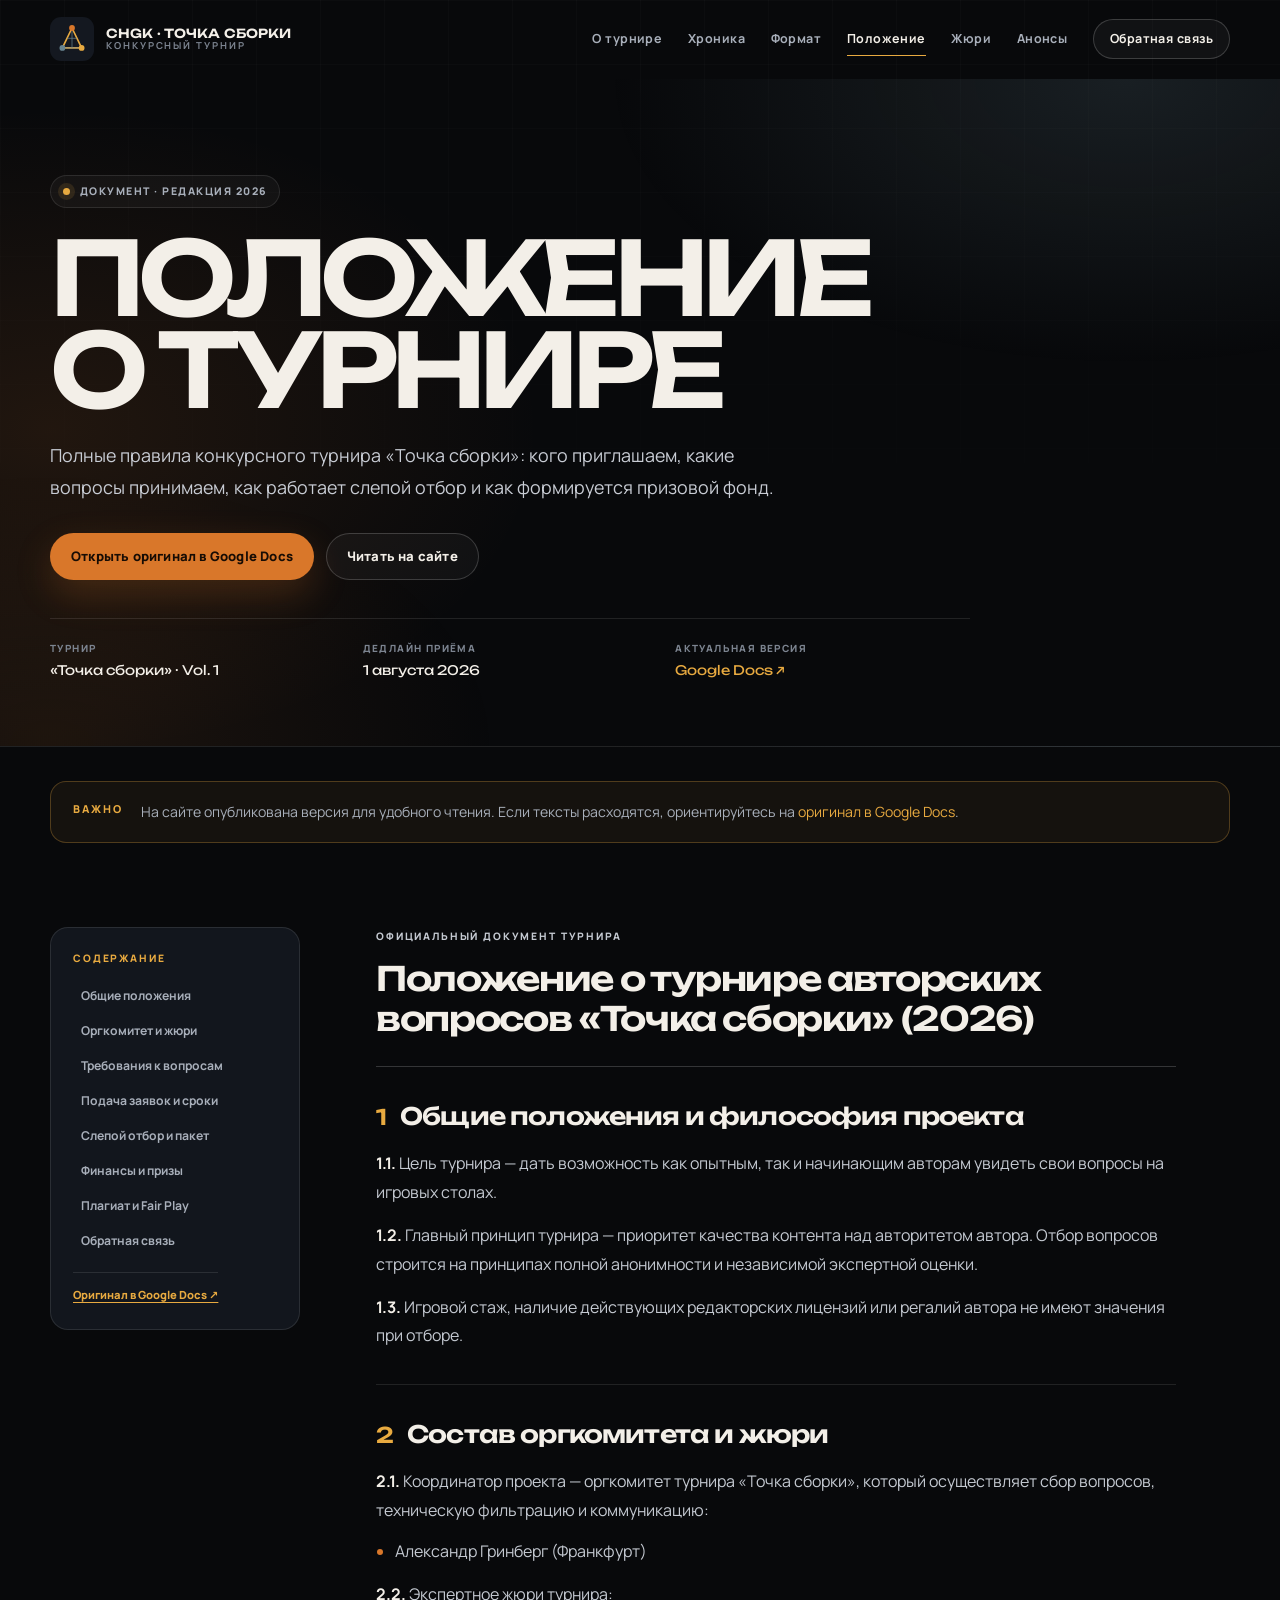
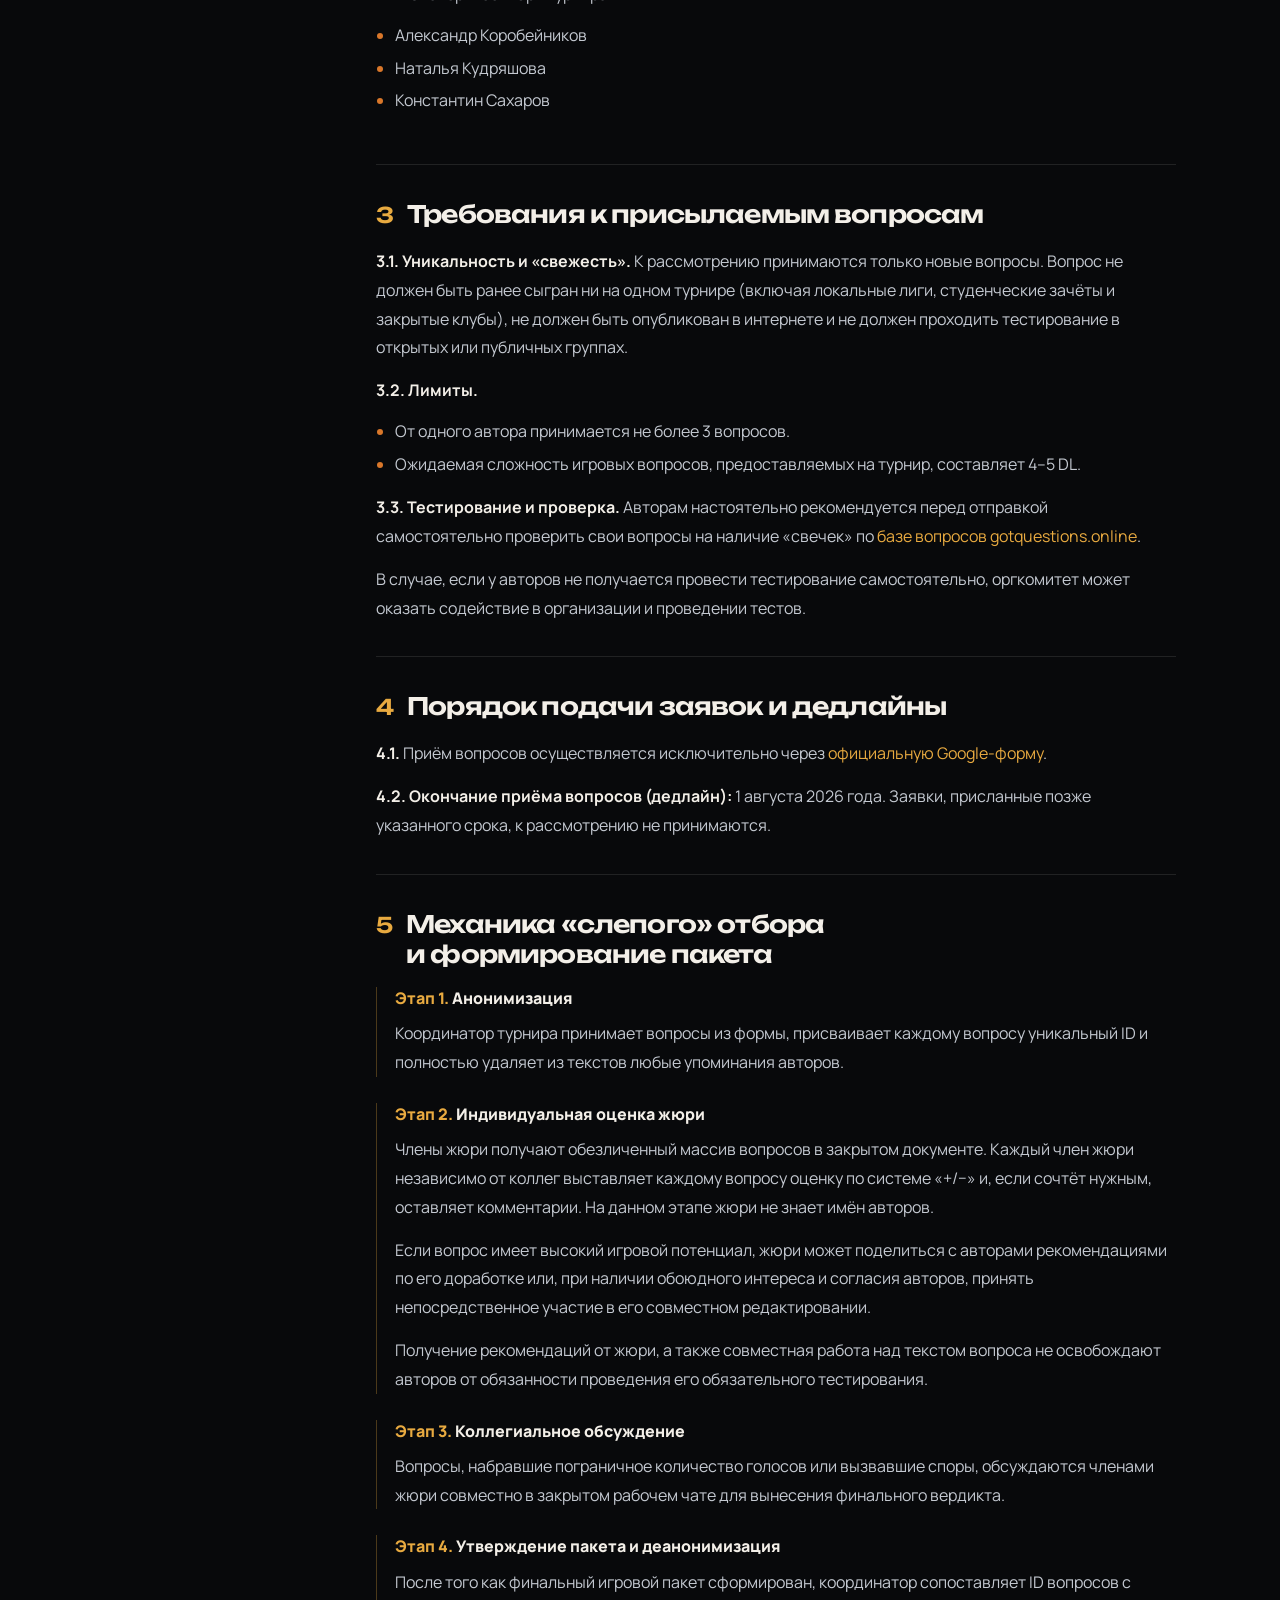
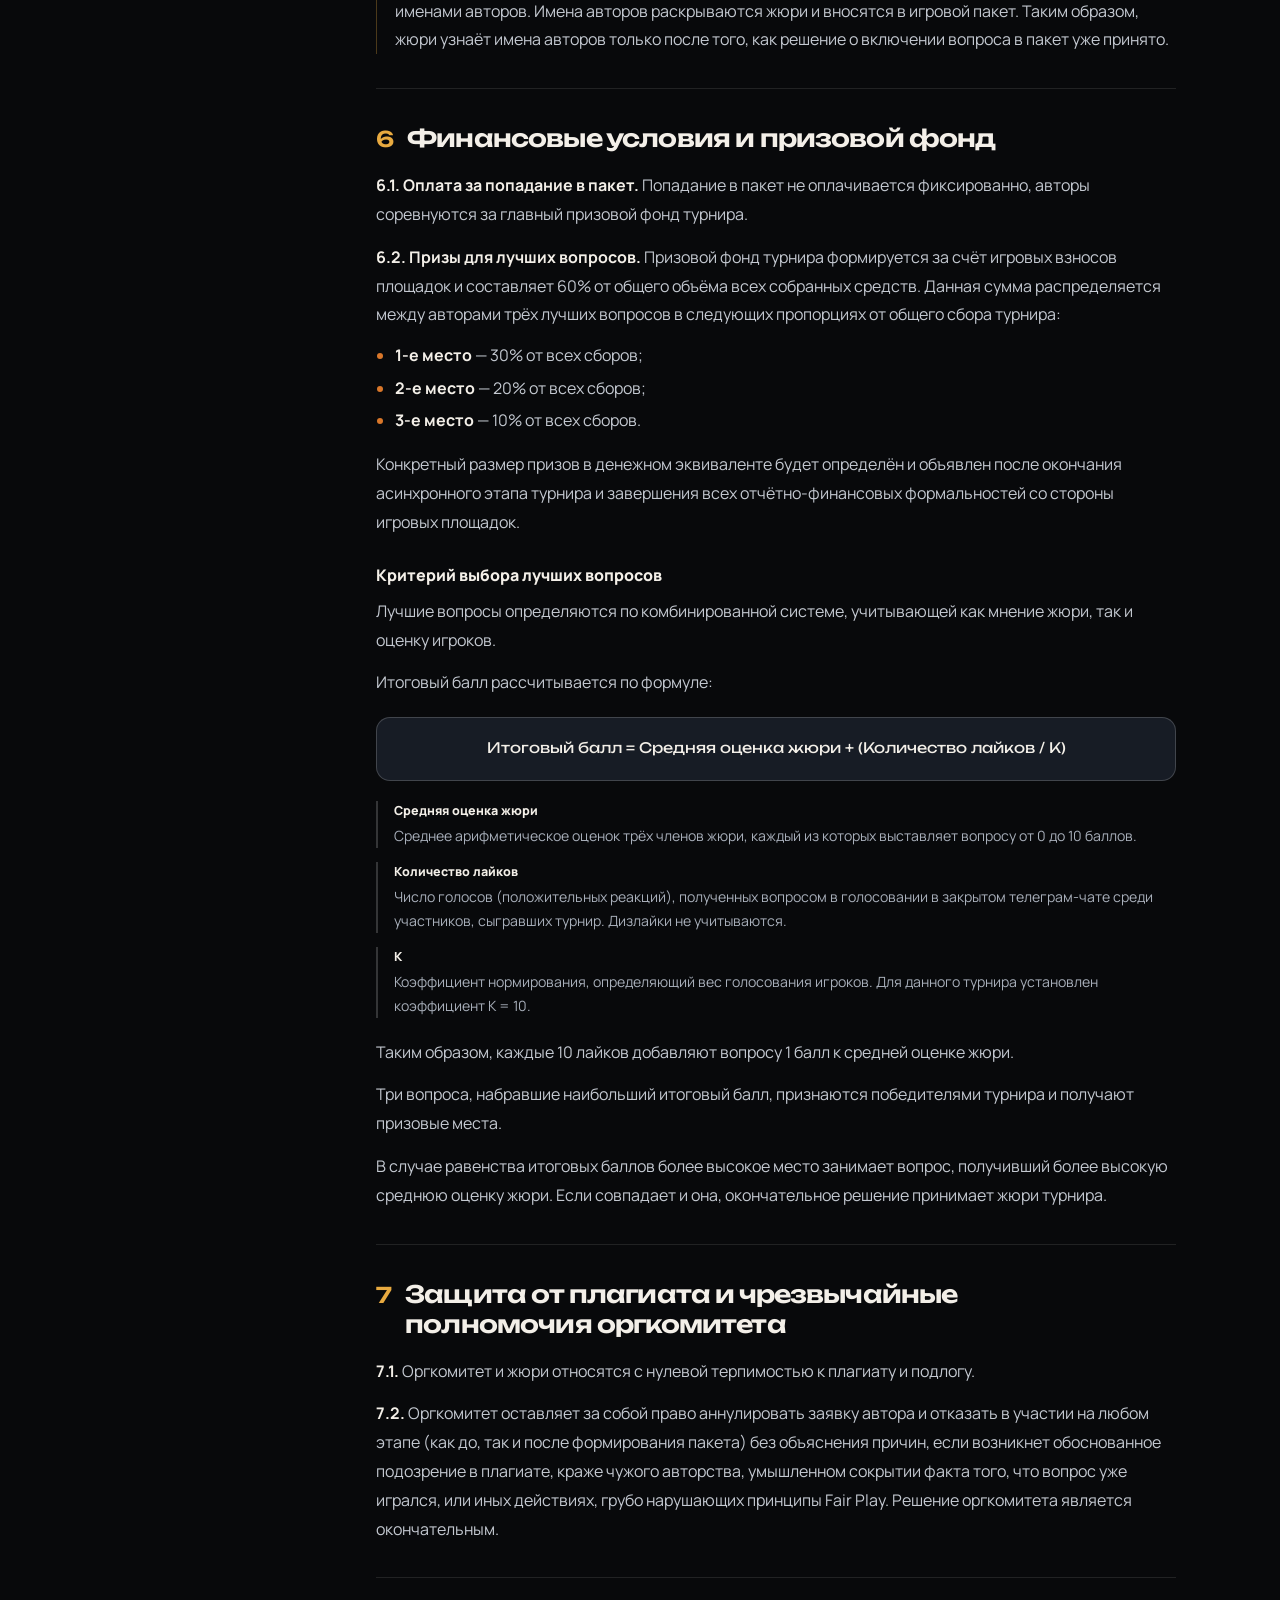
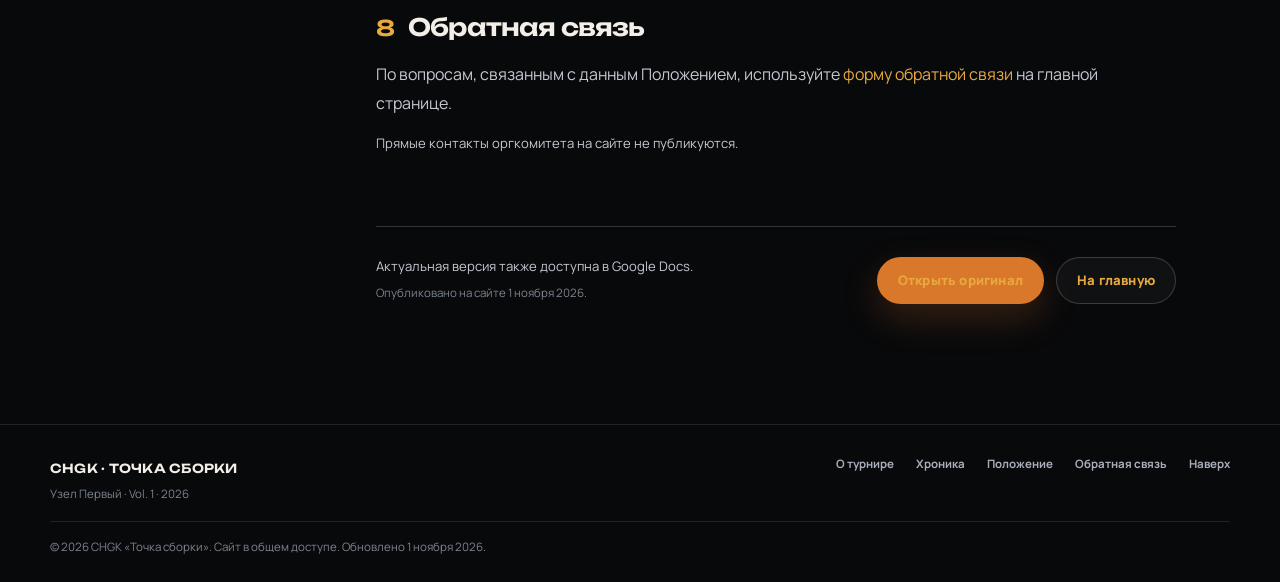
==== commit e254eadf: "Send feedback via Netlify Forms and hide direct contacts" ====
--- a/polozhenie.html
+++ b/polozhenie.html
@@ -10,9 +10,9 @@
   <meta property="og:site_name" content="CHGK — Точка сборки">
   <meta property="og:title" content="Положение о турнире — CHGK «Точка сборки»">
   <meta property="og:description" content="Полные правила турнира «Точка сборки»: требования к вопросам, дедлайн, слепой отбор, призовой фонд и контакты.">
-  <meta property="og:url" content="https://chgk-tochka-sborki.netlify.app/polozhenie.html">
+  <meta property="og:url" content="https://chgk-tochka-sborki.netlify.app/polozhenie">
   <meta property="og:image" content="https://chgk-tochka-sborki.netlify.app/assets/anons-02.webp">
-  <link rel="canonical" href="https://chgk-tochka-sborki.netlify.app/polozhenie.html">
+  <link rel="canonical" href="https://chgk-tochka-sborki.netlify.app/polozhenie">
   <link rel="icon" href="assets/favicon.svg" type="image/svg+xml">
   <link rel="preconnect" href="https://fonts.googleapis.com">
   <link rel="preconnect" href="https://fonts.gstatic.com" crossorigin>
@@ -96,7 +96,7 @@
           <li><a href="#otbor">Слепой отбор и пакет</a></li>
           <li><a href="#finansy">Финансы и призы</a></li>
           <li><a href="#plagiat">Плагиат и Fair Play</a></li>
-          <li><a href="#kontakty">Контакты</a></li>
+          <li><a href="#kontakty">Обратная связь</a></li>
         </ol>
         <a class="legal-toc-original" href="https://docs.google.com/document/d/1GzxNkx4_wtowgKfBnc_8yKvvtWajN76Fu8xopGQIfpE/edit" target="_blank" rel="noopener noreferrer">Оригинал в Google Docs ↗</a>
       </aside>
@@ -213,12 +213,9 @@
         </section>
 
         <section class="legal-section" id="kontakty">
-          <h2><span class="legal-section-num">8</span> Контакты и обратная связь</h2>
-          <p>По вопросам, связанным с данным Положением, обращайтесь:</p>
-          <ul class="legal-contact-list">
-            <li><span>Telegram</span><a href="https://t.me/karolLir" target="_blank" rel="noopener noreferrer">@karolLir</a></li>
-            <li><span>E-mail</span><a href="mailto:poin.bilongbungim@gmail.com">poin.bilongbungim@gmail.com</a></li>
-          </ul>
+          <h2><span class="legal-section-num">8</span> Обратная связь</h2>
+          <p>По вопросам, связанным с данным Положением, используйте <a href="index.html#feedback">форму обратной связи</a> на главной странице.</p>
+          <p class="legal-private-note">Прямые контакты оргкомитета на сайте не публикуются.</p>
         </section>
 
         <footer class="legal-doc-footer">
--- a/styles.css
+++ b/styles.css
@@ -1003,6 +1003,25 @@
   overflow: hidden;
 }
 
+.form-captcha {
+  min-height: 78px;
+  margin-top: 20px;
+  overflow: hidden;
+}
+
+.form-captcha-note {
+  margin: 8px 0 0;
+  color: var(--muted-2);
+  font-size: 0.66rem;
+  line-height: 1.5;
+}
+
+.form-captcha-note a {
+  color: inherit;
+  text-decoration: underline;
+  text-underline-offset: 3px;
+}
+
 .form-actions {
   display: flex;
   align-items: center;
@@ -1694,6 +1713,13 @@
   }
 }
 
+@media (max-width: 360px) {
+  .form-captcha .g-recaptcha {
+    transform: scale(0.88);
+    transform-origin: left top;
+  }
+}
+
 @media (prefers-reduced-motion: reduce) {
   html {
     scroll-behavior: auto;
@@ -2010,33 +2036,10 @@
   line-height: 1.7;
 }
 
-.legal-contact-list {
-  display: grid;
-  gap: 10px;
-  margin: 20px 0 0;
-  padding: 0;
-  list-style: none;
-}
-
-.legal-contact-list li {
-  display: flex;
-  gap: 16px;
-  align-items: baseline;
-}
-
-.legal-contact-list span {
-  width: 74px;
-  flex: 0 0 auto;
+.legal-private-note {
+  margin-top: 14px;
   color: var(--muted-2);
-  font-size: 0.62rem;
-  font-weight: 800;
-  letter-spacing: 0.14em;
-  text-transform: uppercase;
-}
-
-.legal-contact-list a {
-  font-weight: 700;
-  overflow-wrap: anywhere;
+  font-size: 0.82rem;
 }
 
 .legal-doc-footer {
@@ -2222,15 +2225,6 @@
     width: 100%;
   }
 
-  .legal-contact-list li {
-    align-items: flex-start;
-    flex-direction: column;
-    gap: 2px;
-  }
-
-  .legal-contact-list span {
-    width: auto;
-  }
 }
 
 @media print {
